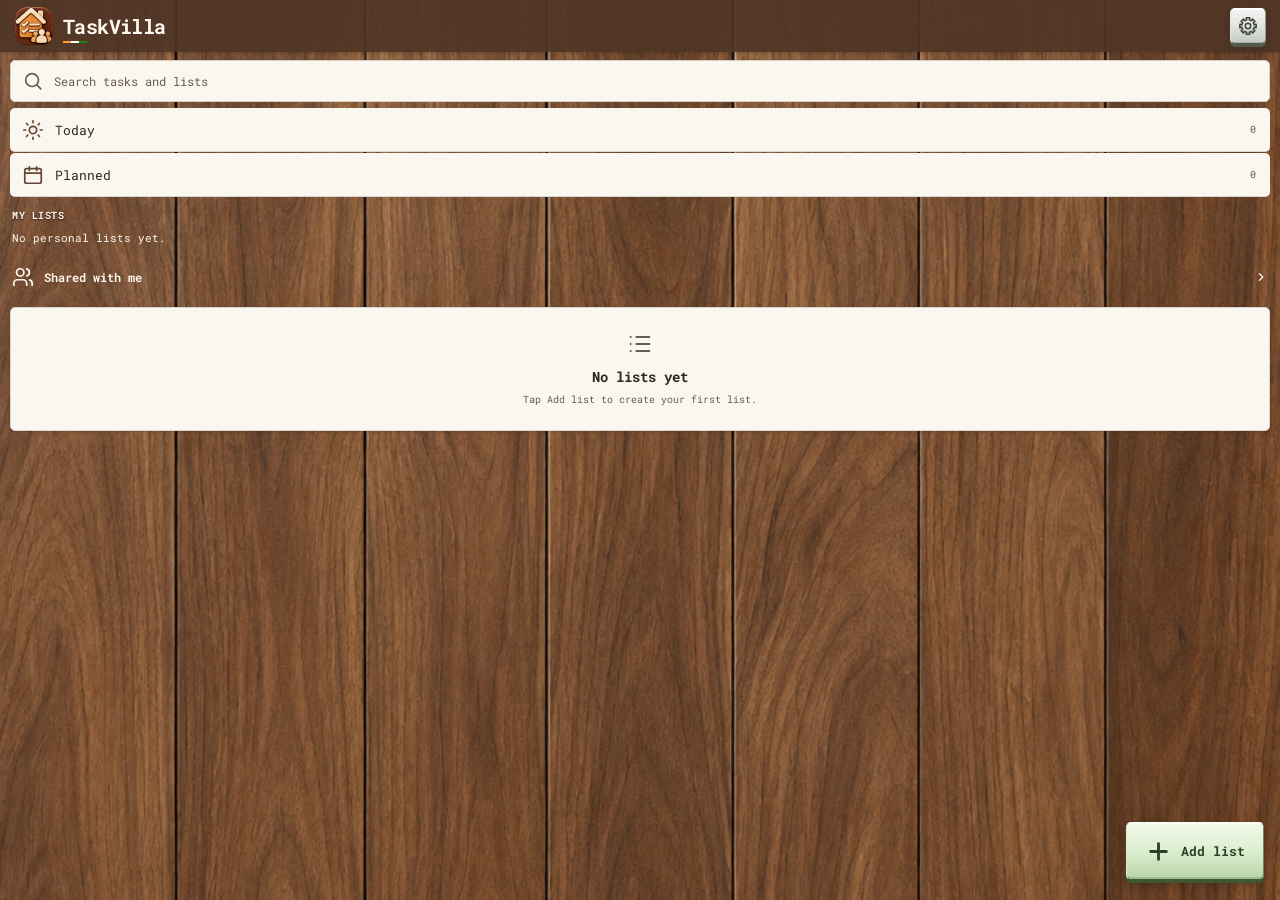
==== web-preview/index.html @ 95e81602 "Publish Android application source and preserved versioned APKs" ====
<!doctype html>
<html lang="en">
<head><meta name="author" content="Aniruddha DuttaChowdhury"><meta name="application-name" content="TaskVilla"><meta name="application-id" content="app.adc.taskvilla"><meta charset="utf-8"><meta name="viewport" content="width=device-width,initial-scale=1"><title>TaskVilla — Mobile UI review</title><link rel="icon" href="assets/taskvilla-icon.png"><link rel="stylesheet" href="styles.css"></head>
<body>
<div id="app"></div>
<script src="assets/emoji-catalogue.js"></script>
<script src="app.js"></script>
</body></html>
---- web-preview/styles.css ----
@font-face{font-family:'Roboto Mono';src:url('assets/fonts/RobotoMono-Variable.ttf') format('truetype');font-style:normal;font-weight:100 700;font-display:swap}
:root{--saffron:#ff9933;--green:#138808;--navy:#000080;--ink:#19251f;--muted:#667269;--line:#e4e9e1;--primary:#a94b00;--white:#fff}
*{box-sizing:border-box}body{margin:0;background:#e9ece7;color:var(--ink);font-family:'Roboto Mono',monospace}button,input,textarea,select{font:inherit}button{cursor:pointer}button,input,textarea,select{outline-offset:3px}button:focus-visible,input:focus-visible,textarea:focus-visible,select:focus-visible{outline:2px solid var(--navy)}button{color:inherit}#app{display:flex;align-items:center;flex-direction:column;padding:18px 0 30px}.preview-tools{display:flex;align-items:center;justify-content:space-between;width:390px;gap:10px;margin-bottom:12px;font-size:10px;color:#526055;letter-spacing:1px}.preview-tools select{max-width:170px;border:1px solid #ccd5c9;padding:7px;border-radius:6px;background:white;font-size:12px;letter-spacing:0}
.device{width:390px;height:844px;border-radius:32px;overflow:hidden;position:relative;background:linear-gradient(180deg,#ff9933 0,#ffb56b 115px,#fff7ed 185px,#fff 310px,#f4f9f2 70%,#e3f0df 100%);box-shadow:0 20px 70px #17351e25;border:1px solid #d0dacd}.status{height:48px;padding:14px 24px 0;display:flex;align-items:flex-start;justify-content:space-between;font-size:12px;color:#17251b}.status span{display:flex;align-items:center;gap:5px}.ic{display:inline-block;width:22px;height:22px;vertical-align:middle;flex-shrink:0}.ic.sm{width:14px;height:14px}.ic.xl{width:42px;height:42px}.mobile-content{height:calc(100% - 48px);overflow:auto;scrollbar-width:none;padding-bottom:40px}.mobile-content::-webkit-scrollbar{display:none}.home-indicator{position:absolute;bottom:10px;left:145px;width:100px;height:4px;border-radius:4px;background:#62746170;pointer-events:none}.mobile-header,.brand-header{display:flex;align-items:center;gap:10px;padding:12px 18px 15px;min-height:68px}.mobile-header h1,.brand-header h1{font-size:23px;font-weight:720;letter-spacing:-.6px;flex:1;margin:0}.icon-btn{width:40px;height:40px;border:0;border-radius:10px;background:transparent;display:flex;justify-content:center;align-items:center}.icon-btn:hover{background:#ffffff65}.icon-spacer{width:20px}.brand-header img{height:36px;width:36px;border-radius:10px}.brand-header{padding:12px 22px 20px}.brand-header h1{font-size:25px}.search-entry{display:flex;align-items:center;gap:10px;margin:0 20px 22px;border:1px solid #fff9;border-radius:10px;background:#ffffffc9;padding:12px;width:350px;text-align:left;font-size:13px;color:#667269}.nav-section,.section-label{display:block;font-size:10px;letter-spacing:1.6px;font-weight:750;color:#667269;margin:19px 22px 9px}.navigation-row{display:flex;align-items:center;gap:12px;background:transparent;border:0;width:100%;text-align:left;padding:11px 22px;font-size:15px;min-height:50px}.navigation-row>span:nth-child(2){flex:1}.navigation-row small{background:#e4ebe0;border-radius:8px;padding:3px 7px;font-size:11px}.navigation-row:hover{background:#fff7ed}.nav-symbol{width:30px;height:30px;display:flex;align-items:center;justify-content:center;color:#a94b00}.nav-symbol.green{color:#138808;background:#e5f1df;border-radius:8px}.mini-members{display:flex}.avatar{width:29px;height:29px;object-fit:cover;border-radius:50%;border:2px solid white;flex-shrink:0}.avatar.sm{width:25px;height:25px}.avatar.lg{width:47px;height:47px}.mini-members .avatar+.avatar{margin-left:-9px}.section-link{margin:17px 20px 8px;width:350px;display:flex;align-items:center;gap:10px;border:0;border-top:1px solid var(--line);padding:20px 0 6px;background:transparent;font-size:14px;font-weight:650}.section-link .ic:last-child{margin-left:auto}.add-list{border:0;background:transparent;display:flex;gap:12px;align-items:center;color:#a94b00;font-weight:650;font-size:14px;padding:17px 24px}.quiet-footer{text-align:center;font-size:11px;color:#667269;margin:24px 0}.list-caption,.context-label{font-size:12px;margin:0 24px 20px;color:#526347}.context-label{margin-bottom:12px}.list-stack{padding:0 14px}.inline-add{display:flex;align-items:center;gap:11px;background:#ffffffea;border:1px solid white;padding:14px 12px;width:100%;text-align:left;border-radius:9px;margin-bottom:10px;font-size:14px;color:#60705f;min-height:49px}.task-row{display:flex;gap:10px;align-items:center;background:#fffffff2;border:1px solid #e0e8dc;border-radius:8px;margin-bottom:5px;min-height:48px;padding:9px 10px}.check{display:flex;align-items:center;justify-content:center;width:22px;height:22px;background:white;border:1.4px solid #839180;border-radius:5px;flex-shrink:0;padding:0}.check.checked{background:#138808;border-color:#138808;color:white}.check .ic{width:17px;height:17px}.task-text{flex:1;min-width:0;text-align:left;background:transparent;border:0;padding:3px 0}.task-text strong{font-size:14px;font-weight:540;line-height:1.3;display:block;overflow-wrap:anywhere}.task-text small{display:flex;align-items:center;gap:4px;font-size:10px;color:#71806a;margin-top:5px}.star{width:32px;height:32px;font-size:27px;border:0;background:transparent;color:#839180;padding:0;flex-shrink:0}.star.on{color:#b36500}.done .task-text strong{text-decoration:line-through;color:#8b9588}.done{background:#f4f8f1db}.completed-heading{border:0;background:#edf5e8b3;border-radius:5px;padding:7px 10px;color:#45603a;font-size:11px;margin:16px 0 8px;display:flex;align-items:center;gap:6px}.list-bottom{display:flex;gap:8px;align-items:center;justify-content:center;border:0;background:transparent;color:#116c08;font-size:12px;margin:22px auto}.empty-message{text-align:center;color:#71836b;padding:85px 20px}.empty-message h2{font-size:20px}.empty-message p{font-size:13px}.detail-sheet{margin:0 18px;padding:0 4px}.detail-field{display:flex;gap:12px;padding:13px 0;border-bottom:1px solid var(--line)}.field-icon{color:#34542b;padding-top:2px;width:24px}.detail-field>div{flex:1;min-width:0}.detail-field label{font-size:12px;color:#526347;display:block;margin:0 0 6px}.detail-field input:not([type=file]),.detail-field select,.detail-field textarea{display:block;width:100%;border:0;background:#ffffff8f;border-radius:5px;padding:7px 4px;color:#19251f;font-size:14px;min-height:32px}.detail-field textarea{resize:vertical;min-height:49px;line-height:1.45}.task-title-edit{display:flex;gap:12px;align-items:center;margin:17px 22px}.task-title-edit input{background:transparent;border:0;width:100%;font-weight:700;font-size:20px;padding:6px 0}.large-input{border:1px solid #d7e0d1;background:#fff;border-radius:8px;padding:13px 12px;width:100%;font-size:16px;margin:8px 0;min-height:47px}.important-option{display:flex;align-items:center;gap:9px;font-size:12px;margin:12px 0}.important-option span{font-size:21px;color:#b36500}input[type=checkbox]{accent-color:#138808;width:20px;height:20px}.file-picker{position:relative;border:1px dashed #a6b59f;padding:10px;border-radius:6px;color:#138808!important;font-size:13px!important;overflow:hidden}.file-picker input{position:absolute;inset:0;opacity:0;width:100%;cursor:pointer}.sticky-action{padding:17px 22px 22px;background:#e8f2e3}.button-primary{border:0;border-radius:9px;background:#a94b00;color:white;font-weight:650;font-size:14px;min-height:47px;padding:13px 15px;display:flex;justify-content:center;align-items:center;gap:9px;width:100%;margin:10px 0}.delete-task{display:flex;gap:10px;align-items:center;border:0;background:transparent;color:#ae3124;padding:18px 0;font-size:13px}.page-intro{font-size:13px;line-height:1.6;color:#65735e;margin:0 24px 22px}.detail-sheet .page-intro{margin:0 0 20px}.notice-card{display:flex;align-items:flex-start;gap:12px;background:#f0f7eb;border:1px solid #d5e7cb;margin:19px 20px;border-radius:10px;padding:14px;color:#2c5320}.notice-card p{margin:0;font-size:12px;line-height:1.6}.detail-sheet .notice-card{margin:20px 0}.helper{font-size:11px;color:#65735e;line-height:1.7;margin:14px 0}.colour-options{display:flex;gap:18px;padding:14px 0 20px}.colour{height:29px;width:29px;border:2px solid white;border-radius:50%}.colour.saffron{background:#ff9933}.colour.green{background:#138808}.colour.navy{background:#000080}.colour.selected{outline:2px solid #a94b00;outline-offset:3px}.detail-sheet .section-label{margin:22px 0 10px}.icon-options{display:grid;grid-template-columns:repeat(4,1fr);gap:9px;margin:12px 0 27px}.icon-options button{border:1px solid #dfe7da;background:#f5f8f1;border-radius:10px;padding:13px;color:#34542b}.icon-options .selected{border-color:#a94b00;background:#fff0db;color:#a94b00}.share-switch{display:flex;align-items:center;gap:10px;border-top:1px solid var(--line);border-bottom:1px solid var(--line);padding:18px 0;font-size:14px}.share-switch input{margin-left:auto}.feature-symbol{color:#138808;margin:30px 0 17px}.detail-sheet h2{font-size:24px;letter-spacing:-.7px}.invite-code{padding:21px;background:#fff2e2;border-radius:10px;border:1px solid #edd8ba;margin-bottom:22px}.invite-code small{font-size:10px;letter-spacing:1px;color:#855a2d}.invite-code strong{display:block;color:#000080;font-size:29px;letter-spacing:4px;margin-top:12px}.plain-action,.plain-row{display:flex;align-items:center;gap:10px;justify-content:space-between;width:100%;background:transparent;border:0;border-bottom:1px solid var(--line);padding:17px 0;font-size:13px}.plain-row strong{margin-left:auto;font-size:12px;color:#138808}.member-entry{display:flex;align-items:center;gap:12px;padding:18px 0;border-bottom:1px solid var(--line)}.member-entry strong{font-size:13px;flex:1;font-weight:600}.member-entry small{color:#667269;font-size:11px}.member-entry>div small{display:block;margin-top:5px}.member-entry .avatar{width:38px;height:38px}.onboarding{padding:25px 26px}.onboarding>img:first-child{width:47px;height:47px}.onboarding h1{font-size:37px;line-height:1.15;letter-spacing:-1.2px}.onboarding p{font-size:14px;line-height:1.6;color:#4b6043}.onboarding .hero-art{width:100%;height:245px;object-fit:contain;margin:5px 0}.onboarding h2{font-size:21px}.signin-logo{width:54px;height:54px;margin:30px 0 12px}.toast{position:fixed;bottom:35px;max-width:350px;background:#24451b;color:white;padding:14px 20px;border-radius:10px;z-index:10;font-size:13px}
body.capture{width:390px;height:844px;overflow:hidden;background:white}.capture #app{padding:0}.capture .device{border:0;border-radius:0;box-shadow:none}
@media(max-width:430px){body{background:white}#app{padding:0}.preview-tools{width:100%;padding:8px 10px;margin:0;background:#f4f7f0}.device{width:100vw;height:calc(100dvh - 47px);min-height:650px;border-radius:0;border:0;box-shadow:none}.search-entry,.section-link{width:calc(100% - 40px)}.home-indicator{left:calc(50% - 50px)}}

.sticky-action{position:absolute;bottom:20px;left:0;right:0;padding:8px 22px;background:#e8f2e3f5;z-index:5;border-top:1px solid #dce8d6}.inner-screen:has(.sticky-action) .mobile-content{padding-bottom:130px}.list-screen .mobile-header h1{color:var(--list-accent)}.detail-field{padding:11px 0}

.join-list-button{display:flex;align-items:center;gap:10px;width:calc(100% - 40px);margin:18px 20px 5px;padding:13px;border:1px solid #b6cdb0;border-radius:9px;background:#f0f8eb;color:#116c08;font-size:13px;font-weight:650;text-align:left}.sample-invitation-link{display:flex;align-items:center;gap:6px;margin:3px 22px 12px;padding:8px 0;background:transparent;border:0;font-size:11px;color:#64765b}.pending-list-row{display:flex;gap:12px;align-items:center;width:calc(100% - 40px);margin:10px 20px;padding:14px;border:1px solid #edcd9c;background:#fff3e2;border-radius:9px;text-align:left;color:#875015}.pending-list-row span{flex:1;font-size:14px}.pending-list-row small{display:block;margin-top:4px;font-size:11px}.code-input{letter-spacing:4px;font-size:23px;text-transform:uppercase}.field-error{font-size:12px;color:#a52d21;line-height:1.5;min-height:18px;margin:5px 0}.invitation-card{border:1px solid #d9e5d2;border-radius:12px;background:#ffffffa6;padding:18px;margin:17px 0}.invitation-card .feature-symbol{margin:0;color:#138808}.invitation-card h2{margin:14px 0 18px}.invitation-owner{display:flex;gap:10px;align-items:center}.invitation-owner strong{display:block;font-size:13px}.invitation-owner small{display:block;font-size:11px;color:#667269;margin-top:4px}.permission-summary{display:flex;gap:10px;border-top:1px solid #e0e9db;padding-top:15px;margin-top:18px;color:#34582b}.permission-summary strong{font-size:12px}.permission-summary p{font-size:12px;line-height:1.6;margin:6px 0 0}.status-badge{width:76px;height:76px;display:flex;justify-content:center;align-items:center;border-radius:50%;margin:28px 0 23px}.status-badge.pending{background:#fff0d5;color:#945700}.status-badge.approved{background:#dcefd3;color:#138808}.status-badge.unavailable{background:#f7e5dd;color:#a94722}.request-summary{border:1px solid #dbe4d5;border-radius:10px;padding:18px;background:#ffffffad}.request-summary>strong{display:block;margin-bottom:15px}.request-summary span{display:flex;justify-content:space-between;font-size:12px;padding:9px 0;color:#65735e}.request-summary b{color:#34582b;font-weight:600}.simulate-button{border:1px solid #aebca7;background:white;border-radius:6px;padding:6px;font-size:10px;color:#34582b;letter-spacing:0}.preview-tools:has(.simulate-button){flex-wrap:wrap}.sticky-action .plain-action{justify-content:center;border:0;padding:8px;color:#65735e}

.mobile-header h1{font-size:20px;min-width:0;overflow-wrap:anywhere}.detail-sheet h2{font-size:22px}.status-badge+h2{font-size:21px}.plain-row strong{font-size:11px}.member-entry strong{min-width:0;overflow-wrap:anywhere}.preview-tools{letter-spacing:0}.onboarding h1{font-size:33px}

/* Installed Android review build uses the real system status/navigation bars. */
body{background:#fff}#app{padding:0;display:block}.device{width:100vw;height:100dvh;min-height:0;border-radius:0;border:0;box-shadow:none}.device .status,.home-indicator{display:none}.mobile-content{height:100%;padding-bottom:25px}.sticky-action{bottom:0}.preview-tools{display:none}.inner-screen:has(.sticky-action) .mobile-content{padding-bottom:150px}.mobile-header{padding-top:14px}.notice-card p{overflow-wrap:anywhere}

/* taskvilla 0.2: compact mobile rhythm; keep practical touch targets. */
.brand-header{padding:8px 16px 10px;gap:9px;min-height:54px}.brand-header h1{font-size:22px}.brand-header img{width:30px;height:30px}.mobile-header{padding:7px 12px 8px;min-height:54px;gap:7px}.mobile-header h1{font-size:18px}.icon-btn{width:40px;height:40px}.search-entry{margin:0 16px 10px;padding:9px 11px;width:calc(100% - 32px);font-size:12px;min-height:42px}.nav-section{margin:12px 18px 5px;font-size:9px;letter-spacing:1px}.navigation-row{padding:7px 16px;gap:9px;min-height:44px;font-size:13px}.nav-symbol{width:27px;height:27px}.navigation-row small{font-size:10px;padding:2px 5px}.section-link{margin:10px 16px 3px;padding:13px 0 5px;width:calc(100% - 32px);font-size:12px}.mobile-content{padding-bottom:24px}.navigation-screen .mobile-content,.shared-lists-screen .mobile-content{padding-bottom:100px}.create-list-fab{position:absolute;bottom:22px;right:18px;z-index:8;width:56px;height:56px;display:flex;align-items:center;justify-content:center;border:0;border-radius:18px;background:#138808;color:white;box-shadow:0 5px 15px #183d2840}.create-list-fab .ic{width:27px;height:27px}.empty-inline{margin:7px 19px;font-size:11px;color:#697663}.first-run-empty{text-align:center;padding:24px 28px;color:#596e4c}.first-run-empty>.ic{width:33px;height:33px;color:#138808}.first-run-empty h2{font-size:15px;line-height:1.5;margin:12px 0 6px}.first-run-empty p{font-size:11px;line-height:1.6;margin:0}.local-owner{display:flex;align-items:center;justify-content:center;width:30px;height:30px;border-radius:50%;background:#e7f2e0;color:#138808}.list-caption,.context-label{font-size:10px;margin:0 18px 10px}.list-stack{padding:0 10px}.inline-add{min-height:44px;padding:10px;font-size:12px;margin-bottom:6px}.task-row{min-height:44px;padding:7px 9px;gap:8px;margin-bottom:3px;border-radius:7px}.task-text strong{font-size:12px}.task-text small{font-size:9px;margin-top:3px}.star{font-size:24px;width:32px;height:32px}.detail-sheet{margin:0 14px;padding:0 3px}.detail-field{padding:8px 0;gap:9px}.detail-field label{font-size:10px;margin-bottom:3px}.detail-field input:not([type=file]),.detail-field select,.detail-field textarea{font-size:12px;padding:5px 3px;min-height:32px}.detail-field textarea{min-height:40px}.task-title-edit{margin:10px 17px;gap:9px}.task-title-edit input{font-size:17px;padding:4px 0}.large-input{font-size:13px;padding:10px;min-height:42px;margin:5px 0}.important-option{font-size:11px;margin:7px 0}.button-primary{min-height:44px;padding:10px 12px;font-size:12px;margin:6px 0}.sticky-action{padding:6px 16px}.inner-screen:has(.sticky-action) .mobile-content{padding-bottom:100px}.detail-sheet h2{font-size:18px;margin:14px 0 10px}.page-intro{font-size:11px;line-height:1.5;margin:0 18px 14px}.helper{font-size:10px;line-height:1.6;margin:10px 0}.detail-sheet .section-label{margin:13px 0 6px;font-size:9px;letter-spacing:1px}.colour-options{padding:10px 0 12px;gap:16px}.icon-options{gap:7px;margin:9px 0 15px}.icon-options button{padding:10px}.share-switch{padding:12px 0;font-size:12px}.plain-action,.plain-row{padding:12px 0;font-size:12px}.notice-card{margin:14px 16px;padding:11px;gap:9px}.notice-card p{font-size:10px;line-height:1.6}.detail-sheet .notice-card{margin:13px 0}.member-entry{padding:12px 0;gap:9px}.member-entry strong{font-size:12px}.member-entry small{font-size:10px}.feature-symbol{margin:16px 0 12px}.empty-message{padding:35px 18px}.empty-message h2{font-size:16px}.empty-message p{font-size:11px;line-height:1.6}.join-list-button{margin:12px 16px;width:calc(100% - 32px);padding:11px;font-size:11px}.file-picker{padding:8px;font-size:11px!important}.delete-task{padding:13px 0;font-size:12px}.completed-heading{margin:10px 0 5px}.onboarding{padding:17px 20px}.onboarding h1{font-size:28px}.onboarding p{font-size:12px}.onboarding .hero-art{height:190px}.signin-logo{margin:15px 0 8px}

.appearance-choice{display:flex;align-items:center;gap:12px;width:100%;padding:10px 12px;background:#fff9;border:1px solid #dce5d7;border-radius:9px;text-align:left;min-height:48px;font-size:12px}.appearance-choice .choice-text{flex:1}.appearance-choice small{display:block;font-size:10px;color:#62715b;margin-top:3px}.appearance-icon{width:31px;display:flex;align-items:center;justify-content:center}.list-emoji{font-family:'Noto Color Emoji','Segoe UI Emoji',sans-serif;font-size:23px;line-height:1.2;display:inline-block}.appearance-icon .list-emoji{font-size:28px}.appearance-swatch{width:26px;height:26px;border:1px solid #0002;border-radius:8px;flex-shrink:0}.palette-overlay{position:absolute;inset:0;background:#14220f66;z-index:30;display:flex;align-items:flex-end;padding:8px}.palette-dialog{width:100%;max-height:calc(100% - 12px);display:flex;flex-direction:column;background:#f9fcf7;border-radius:18px;padding:12px;box-shadow:0 8px 35px #17271340;overflow:auto}.palette-header{display:flex;align-items:center;gap:8px}.palette-header h2{flex:1;font-size:15px;margin:0;letter-spacing:-.5px}.palette-header .icon-btn{font-size:26px;flex-shrink:0}.emoji-scroll{overflow:auto;min-height:90px;max-height:330px;flex:1}.emoji-scroll h3{font-size:10px;margin:12px 1px 6px;color:#607453}.emoji-grid{display:grid;grid-template-columns:repeat(6,1fr);gap:3px}.emoji-choice{font-family:'Noto Color Emoji','Segoe UI Emoji',sans-serif;border:1px solid #e2e9dc;background:#fff;border-radius:8px;min-width:0;min-height:44px;font-size:25px;padding:4px}.keyboard-emoji{border-top:1px solid #dfe9d8;margin-top:10px;padding-top:9px}.keyboard-emoji label{font-size:10px;color:#607453}.keyboard-emoji>div{display:flex;gap:6px;align-items:center}.keyboard-emoji input{font-family:'Roboto Mono','Noto Color Emoji',monospace;min-width:0;font-size:11px}.picker-use{border:0;background:#138808;color:white;padding:9px;border-radius:7px;font-size:11px;min-height:42px}.keyboard-emoji small{color:#ae3424;font-size:10px}.colour-grid{display:grid;grid-template-columns:repeat(6,1fr);gap:6px;padding:10px 0 14px}.palette-swatch{width:100%;aspect-ratio:1;min-height:42px;border:1px solid #0002;border-radius:9px}.palette-swatch:focus-visible{outline:3px solid #000080}.custom-colour{display:flex;align-items:center;gap:8px;padding:10px 0;border-top:1px solid #dfe9d8}.colour-preview{width:30px;height:30px;border-radius:7px;border:1px solid #0002;flex-shrink:0}.custom-colour label{font-size:10px;flex:1}.custom-colour input{width:95px;padding:9px 6px;border:1px solid #cfddc5;border-radius:7px;font-size:12px;background:white}.colour-slider{display:flex;align-items:center;gap:8px;font-size:10px;margin:8px 0}.colour-slider input{flex:1;min-width:0;accent-color:#138808}.colour-slider output{width:25px;text-align:right}.nav-symbol.list-custom-symbol{background:var(--badge-colour);border:1px solid var(--badge-border);border-radius:8px}.list-screen .mobile-header{border-bottom:3px solid var(--list-colour)}.brand-header img{object-fit:contain;border-radius:7px}.onboarding>img:first-child,.signin-logo{object-fit:contain}
/* taskvilla 0.4: compact Wunderlist rhythm, wood and quiet paper surfaces. */
:root{--ink:#30251f;--muted:#6b5a4e;--line:#d8cfc4;--primary:#654633}
.device{background:#805738 url('assets/taskvilla-wood.png') center/cover;color:#fff8ef}
.mobile-header,.brand-header{background:#503526e8;color:#fff8ef;min-height:50px;padding:5px 10px;box-shadow:0 1px 3px #24140c35}
.brand-header{position:relative;padding:6px 14px}.brand-header:after{content:'';position:absolute;left:54px;bottom:6px;width:24px;height:2px;background:linear-gradient(90deg,#ff9933 0 33%,#fff 33% 66%,#138808 66%)}
.brand-header h1{font-size:20px}.mobile-header h1{font-size:16px}.brand-header img{width:30px;height:30px}.icon-btn:hover{background:#ffffff18}
.search-entry{margin:8px 10px 6px;width:calc(100% - 20px);min-height:40px;border-radius:3px;border:1px solid #d8cfc4;background:#faf7f1;color:#6b5a4e}
.navigation-row{background:#faf7f1;color:#30251f;margin:0 10px;width:calc(100% - 20px);border-bottom:1px solid #ded6cc;min-height:44px;padding:6px 9px;gap:9px}
.navigation-row:hover{background:#eee7dc}.navigation-row small{background:transparent;color:#6b5a4e}.navigation-row .local-badge{font-size:9px;border:1px solid #d5cabc;border-radius:3px}.nav-symbol{color:#654633}.nav-symbol.list-custom-symbol{border-radius:3px}
.nav-section{font-size:10px;color:#fff8ef;text-shadow:0 1px 2px #321e13;margin:12px 12px 5px;letter-spacing:.5px}
.section-link{margin:10px 10px 0;width:calc(100% - 20px);padding:9px 2px 6px;min-height:40px;border:0;color:#fff8ef}
.empty-inline{font-size:11px;color:#fff8ef;margin:8px 12px}.first-run-empty{margin:16px 10px;padding:16px 12px;background:#503526db;color:#fff8ef;border-radius:3px}.first-run-empty>.ic{color:inherit;width:26px;height:26px}.first-run-empty h2{margin:7px 0 4px;font-size:13px}.first-run-empty p{font-size:10px}
.create-list-fab{border-radius:50%;background:#503526;border:1px solid #a88c76;color:#fff8ef;width:54px;height:54px;bottom:18px;right:16px}
.inner-screen .detail-sheet{margin:8px 10px;background:#faf7f1;color:#30251f;padding:8px 10px;border-radius:3px;box-shadow:0 1px 3px #24140c35}
.detail-sheet h2{font-size:16px}.context-label,.list-caption{color:inherit;margin:7px 12px 8px;font-size:10px}.detail-field{padding:7px 0;gap:8px}.detail-field label,.field-icon,.helper,.page-intro,.plain-row strong,.member-entry small{color:#6b5a4e}.detail-field input:not([type=file]),.detail-field select,.detail-field textarea{background:#fffdf8;color:#30251f;border-radius:2px}.detail-field textarea{min-height:34px}
.large-input{border-radius:3px;background:#fffdf8;border-color:#d8cfc4;color:#30251f;min-height:40px;font-size:12px}.appearance-choice{border-radius:3px;background:#fffdf8;border-color:#d8cfc4;padding:8px;min-height:44px;margin-bottom:5px}.appearance-choice small{color:#6b5a4e}
.sticky-action{background:#503526f5;border-color:#83634c;padding:5px 10px}.button-primary{background:#654633;color:#fff8ef;border:1px solid #9a7c67;border-radius:3px;min-height:44px;margin:0}.picker-use{background:#654633;color:#fff8ef}.share-switch input,input[type=checkbox],.colour-slider input{accent-color:#654633}
.notice-card{background:#eee8de;border-color:#d8cfc4;color:#4e3b2c;border-radius:3px;padding:9px}.notice-card p{font-size:10px}.local-owner{background:#e6dace;color:#654633}.join-list-button{background:#faf7f1;border-color:#d8cfc4;color:#30251f;border-radius:3px}.feature-symbol{color:#654633}.file-picker{color:#654633!important;border-color:#b3a492;border-radius:3px}
.empty-message{margin:8px 10px;padding:22px 12px;background:#503526db;color:#fff8ef;border-radius:3px}.empty-message h2{margin:9px 0 6px;font-size:14px}.empty-message .ic{width:28px;height:28px}.empty-message p{font-size:10px;margin:0}.detail-sheet .empty-message{margin:0;background:transparent;color:#6b5a4e}
.task-title-edit{margin:8px 10px;padding:9px 10px;border-radius:3px;background:#faf7f1;color:#30251f}.task-title-edit input{font-size:15px}.toast{background:#30251f;color:#fff8ef;border-radius:3px;font-size:11px}
.palette-dialog{background:#faf7f1;color:#30251f;border-radius:10px}.palette-dialog .helper,.palette-dialog h3,.keyboard-emoji label{color:#6b5a4e}.palette-dialog .large-input{color:#30251f;background:#fffdf8}.palette-swatch:focus-visible{outline-color:#654633}
/* List colour belongs to the banner only. */
.list-themed .mobile-header{background:var(--list-colour);color:var(--list-foreground);border-bottom:0;box-shadow:0 1px 3px #24140c35}
.list-themed .mobile-header h1{color:var(--list-foreground)}
.banner-list-icon{display:flex;align-items:center;justify-content:center;flex-shrink:0;width:27px}.banner-list-icon .list-emoji{font-size:24px}
.list-screen .mobile-content{padding-bottom:100px}.list-stack{padding:0 10px}.task-row{background:#faf7f1;color:#30251f;border:1px solid #ded6cc;border-radius:3px;min-height:44px;padding:5px 8px;margin-bottom:2px}.task-text small{color:#6b5a4e}.star{color:#8c7d6e}.star.on{color:#865500}.check{background:#fffdf8;border-color:#9c8f80;border-radius:3px}.check.checked{background:#654633;border-color:#654633;color:#fff8ef}.done{background:#eee8de}.done .task-text strong{color:#6b5a4e}
.context-label,.list-caption{color:#fff8ef;background:#503526d9;margin:6px 10px;padding:5px 8px;border-radius:3px;font-size:10px}
.completed-heading{background:#faf7f1;color:#6b5a4e;border-radius:3px;min-height:36px;margin:8px 0 4px}.section-label{color:#6b5a4e}
.floating-add{width:auto;min-width:132px;height:58px;border-radius:29px;padding:0 18px;gap:9px;background:#fff8ef;color:#503526;border:2px solid #503526;box-shadow:0 4px 15px #24140c66;display:flex;font-weight:700;font-size:13px}.floating-add .ic{width:27px;height:27px;stroke-width:2.5}
.empty-message{max-width:none;margin:12px 10px;padding:22px 14px;background:#faf7f1;color:#6b5a4e;border:1px solid #ded6cc;box-shadow:0 1px 3px #24140c35}.empty-message h2{color:#30251f}.empty-message p{line-height:1.6}.list-stack .empty-message{margin:8px 0}
.sticky-action .button-primary{background:#654633;color:#fff8ef;border:1px solid #9a7c67;border-radius:3px;min-height:44px;font-size:12px;font-weight:650;padding:10px 12px}
.email-entry{display:flex;gap:7px;align-items:center}.email-entry input{flex:1;min-width:0}.email-add{min-width:44px;height:42px;background:#654633;color:#fff8ef;border:0;border-radius:3px}.pending-email{display:flex;align-items:center;gap:8px;padding:8px 0;border-bottom:1px solid #ded6cc;font-size:11px}.pending-email>span{flex:1;min-width:0;overflow-wrap:anywhere}.pending-email small{display:block;font-size:9px;color:#6b5a4e;margin-top:3px}.pending-email .icon-btn{font-size:23px}.invitees-section .field-error{font-size:10px;min-height:0;margin:3px 0}

.list-themed .mobile-header .star{color:var(--list-foreground)}


/* v0.7: five-pixel boxes, flat list items and bevels only on action buttons. */
.navigation-row,.task-row,.detail-sheet,.task-title-edit,.empty-message,.notice-card,.search-entry,.large-input,.appearance-choice,.file-picker,.join-list-button,.context-label,.palette-dialog,.emoji-choice,.palette-swatch,.custom-colour input,.colour-preview,.appearance-swatch,.check,.confirm-dialog{border-radius:5px}
.detail-field input:not([type=file]),.detail-field select,.detail-field textarea{border-radius:5px}
.navigation-row,.task-row,.task-text,.appearance-choice,.search-entry,.section-link,.plain-action,.completed-heading,.join-list-button,.delete-task{background-image:none;box-shadow:none}
.navigation-row{border:0;border-bottom:1px solid #ded6cc}.list-stack{padding-top:8px}
.button-primary,.sticky-action .button-primary,.email-add,.picker-use,.icon-btn{border-radius:5px;background-image:linear-gradient(to bottom,rgba(255,255,255,.22),rgba(255,255,255,.04) 48%,rgba(0,0,0,.12));box-shadow:inset 0 1px 0 rgba(255,255,255,.5),inset 0 -1px 0 rgba(0,0,0,.2),0 2px 3px rgba(36,20,12,.28);border-top:1px solid rgba(255,255,255,.45);border-left:1px solid rgba(255,255,255,.25);border-right:1px solid rgba(36,20,12,.35);border-bottom:1px solid rgba(36,20,12,.5)}
.floating-add{border-radius:5px;background-image:linear-gradient(to bottom,#fffdf8,#f8ede0 48%,#ddc7b0);border-top-color:#fffdf8;border-left-color:#f1e0cc;border-right-color:#6e513d;border-bottom-color:#503526;box-shadow:inset 0 2px 0 #ffffffcc,inset 0 -2px 0 #84654b55,0 5px 10px #24140c66}
.button-primary:active,.email-add:active,.picker-use:active,.icon-btn:active,.floating-add:active{box-shadow:inset 0 2px 4px #24140c55,0 1px 1px #24140c33;transform:translateY(1px)}
button:focus-visible{outline:2px solid #b89168;outline-offset:2px}
.star{display:flex;align-items:center;justify-content:center;line-height:1;margin:0;padding:0}.star .ic{width:23px;height:23px;display:block}.star.on .ic{fill:currentColor}.mobile-header>.star{width:40px;height:40px;align-self:center}.task-row>.star{align-self:center}
.row-share-marker{display:flex;align-items:center;justify-content:center;color:#654633;flex-shrink:0}.row-share-marker .ic{width:18px;height:18px}
.confirm-overlay{position:absolute;inset:0;background:#24140c88;z-index:40;display:flex;align-items:center;justify-content:center;padding:18px}.confirm-dialog{background:#faf7f1;color:#30251f;width:100%;max-width:350px;padding:18px;box-shadow:0 8px 30px #24140c66}.confirm-dialog h2{font-size:16px;margin:0 0 10px}.confirm-dialog p{font-size:12px;line-height:1.6;margin:0 0 16px;overflow-wrap:anywhere}.confirm-actions{display:flex;gap:10px}.confirm-actions button{flex:1}.danger-action{background-color:#873c2a!important;color:#fff8ef}

.header-actions{display:flex;align-items:center;gap:4px;flex-shrink:0}.header-actions .star{width:40px;height:40px}.delete-list,.delete-task.button-primary{margin:12px 0 4px;justify-content:center;min-height:44px}.list-themed .header-actions .star{color:var(--list-foreground)}

.nav-symbol.list-custom-symbol,.invitation-card,.request-summary,.invite-code,.pending-list-row{border-radius:5px}

/* v0.8: reference-inspired list affordance, draggable order and visible validation. */
.enter-list-icon{display:flex;align-items:center;justify-content:center;width:25px;color:#654633;flex-shrink:0}.enter-list-icon .ic{width:22px;height:22px}
.drag-handle{display:flex;align-items:center;justify-content:center;flex-shrink:0;width:22px;height:32px;padding:0;border:0;background:transparent;color:#8c7d6e;touch-action:none;user-select:none;cursor:grab;box-shadow:none}.drag-handle .ic{width:16px;height:20px}.task-row.dragging{outline:2px solid #b89168;box-shadow:0 3px 8px #24140c44;opacity:.85}.task-row{touch-action:pan-y}.drag-handle:active{cursor:grabbing}
.button-primary,.sticky-action .button-primary,.floating-add{background-color:#fff8ef;background-image:linear-gradient(to bottom,#fffdf8,#f8ede0 48%,#ddc7b0);color:#503526;border:1px solid;border-color:#fffdf8 #76543b #382215 #f1e0cc;box-shadow:inset 0 1px 0 #ffffffcc,inset 0 -2px 0 #84654b66,0 3px 0 #382215,0 5px 8px #24140c55;min-height:44px;border-radius:5px}
.danger-action{background-color:#873c2a!important;background-image:linear-gradient(to bottom,#a45a45,#873c2a)!important;color:#fff8ef!important;border-color:#c38f7a #622716 #482012 #b9755f!important}
.sticky-action{padding:6px 10px 11px}.floating-add{bottom:20px}
.field-invalid,.field-invalid:focus{border:2px solid #b3261e!important;outline:none!important;box-shadow:0 0 0 1px #b3261e33!important}.task-title-edit:has(.field-invalid){border:1px solid #b3261e}.field-invalid::placeholder{color:#9b2922}
.refresh-indicator{position:absolute;top:56px;left:50%;transform:translateX(-50%);z-index:25;min-width:160px;padding:10px 12px;border:1px solid #b7a28e;border-radius:5px;background:#faf7f1;color:#503526;font-size:11px;text-align:center;box-shadow:0 2px 8px #24140c44;pointer-events:none}.mobile-content{overscroll-behavior-y:contain}

/* v0.9: subtle item separation, colour counts and visible mobile gestures. */
.navigation-row{margin-bottom:1px}.task-row{margin-bottom:4px}
.navigation-row .list-count-badge{display:flex;align-items:center;justify-content:center;min-width:30px;height:30px;padding:0 6px;border-radius:5px;border:1px solid #0002;font-size:11px;font-weight:700;flex-shrink:0;margin-left:auto}
.toast{left:50%;top:50%;bottom:auto;transform:translate(-50%,-50%);text-align:center;width:max-content;max-width:calc(100vw - 36px);box-shadow:0 4px 16px #24140c55}
.button-primary,.sticky-action .button-primary,.floating-add,.email-add{background-color:#d9edcc;background-image:linear-gradient(to bottom,#f1fae9,#deefd2 48%,#b9d4a8);color:#294122;border-color:#f4ffed #6e8b58 #3e5730 #dbeccd;box-shadow:inset 0 1px 0 #ffffffcc,inset 0 -2px 0 #65844b55,0 3px 0 #3e5730,0 5px 8px #24140c55}
.danger-action{background-color:#f4ceca!important;background-image:linear-gradient(to bottom,#fff0ee,#f7dad5 48%,#e4aaa2)!important;color:#742c24!important;border-color:#fff5f3 #a9665f #7e3f37 #f3d4d0!important;box-shadow:inset 0 1px 0 #ffffffcc,inset 0 -2px 0 #a6635955,0 3px 0 #7e3f37,0 5px 8px #24140c55}
.brand-header .icon-btn{background-color:#e8dbca;background-image:linear-gradient(#fff5e8,#cfb89e);color:#503526;border:1px solid;border-color:#fff6eb #a88464 #382215 #e9d5bd;box-shadow:inset 0 1px 0 #fff9,0 3px 0 #382215,0 5px 8px #24140c66;margin-bottom:4px;flex-shrink:0}
.settings-screen .mobile-content{display:flex;flex-direction:column}.author-credit{margin-top:auto;padding:24px 18px 18px;text-align:center;color:#fff6e9;display:flex;flex-direction:column;align-items:center;gap:6px}.author-label{font-size:10px;letter-spacing:1px;text-transform:uppercase;opacity:.85}.author-credit strong{font-size:12px;font-weight:600}.author-link{display:inline-flex;gap:6px;align-items:center;justify-content:center;color:#fff6e9;font-size:11px;text-underline-offset:3px;min-height:36px}.author-link .ic{width:14px;height:14px}
.task-row.dragging{visibility:hidden;opacity:1;outline:none;box-shadow:none}.task-drag-preview{position:fixed;z-index:100;pointer-events:none;touch-action:none;margin:0;opacity:1;background:#fffaf2;border:1px solid #b89168;box-shadow:0 8px 18px #24140c66;transform:scale(1.025);transform-origin:center;transition:box-shadow 150ms;will-change:top,left}.task-drag-preview.dropping{transition:top 180ms ease-out,left 180ms ease-out,transform 180ms ease-out,opacity 180ms ease-out}
.refresh-indicator{opacity:0;transform:translate(-50%,calc(-12px + var(--pull-offset,0px)));transition:opacity 220ms ease,transform 280ms cubic-bezier(.2,.8,.3,1.15);will-change:transform,opacity}.refresh-indicator.shown{opacity:1;transform:translate(-50%,var(--pull-offset,0px))}.refresh-indicator.leaving{opacity:0;transform:translate(-50%,-15px)}.refresh-indicator.bounce{animation:refresh-bounce 420ms ease-out}@keyframes refresh-bounce{0%,100%{scale:1}45%{scale:1.045}72%{scale:.985}}
@media(prefers-reduced-motion:reduce){.refresh-indicator,.task-drag-preview.dropping{transition:none}.refresh-indicator.bounce{animation:none}}

/* v0.10: persisted wall themes, neutral controls and bottom-centred status. */
.device[data-theme="stone"]{background-image:linear-gradient(#0002,#0002),url('assets/taskvilla-stone.png');background-size:auto,447px 447px;background-repeat:repeat}
.device[data-theme="brick"]{background-image:linear-gradient(#0002,#0002),url('assets/taskvilla-brick.png');background-size:auto,274.5px 418.5px;background-repeat:repeat}
.device[data-theme="stone"] .brand-header,.device[data-theme="stone"] .mobile-header,.device[data-theme="brick"] .brand-header,.device[data-theme="brick"] .mobile-header{background:var(--theme-chrome)}
.device.list-themed .mobile-header{background:var(--list-colour);color:var(--list-foreground)}
.toast{top:auto;bottom:calc(22px + env(safe-area-inset-bottom,0px));left:50%;transform:translateX(-50%)}
.mobile-header .icon-btn[aria-label="Back"],.brand-header .icon-btn[data-go="settings"],.confirm-actions [data-confirm="cancel"]{background-color:#e0e2df;background-image:linear-gradient(#f5f6f3,#e2e4e0 48%,#c3c7c1);color:#3e443c;border:1px solid;border-color:#fff #959c92 #535b50 #e4e8e1;box-shadow:inset 0 1px 0 #ffffffcc,inset 0 -1px 0 #737c6c55,0 3px 0 #535b50,0 5px 8px #24140c44}
.list-themed .mobile-header .icon-btn[aria-label="Back"]{color:#3e443c}
.theme-section{padding:8px 0 12px;border-bottom:1px solid var(--line)}.theme-options{display:flex;gap:7px}.theme-choice{position:relative;flex:1;min-width:0;border:1px solid #b5afa6;border-radius:5px;padding:5px;background:#faf7f1;color:#30251f;font-size:10px;box-shadow:none}.theme-choice.selected{border:2px solid #65844b;padding:4px}.theme-choice>.ic{position:absolute;right:7px;top:8px;background:#eef5e6;color:#294122;border-radius:3px}.theme-preview{display:block;height:46px;border-radius:3px;margin-bottom:5px;background-size:110px}.theme-wood{background-image:url('assets/taskvilla-wood.png')}.theme-stone{background-image:url('assets/taskvilla-stone.png')}.theme-brick{background-image:url('assets/taskvilla-brick.png')}
.author-symbol{display:flex;align-items:center;justify-content:center;width:42px;height:38px;background:#2b2946;border-radius:5px;color:#28dd7a;box-shadow:inset 0 4px 0 #474371}.author-symbol .ic{width:27px;height:27px}

.author-credit{background:#302b26eb;border-radius:5px;margin-left:10px;margin-right:10px;margin-bottom:8px;padding:16px 10px 10px}

.theme-stone,.theme-brick{background-size:cover;background-position:center}.smart-navigation .navigation-row small{margin-left:auto}

.list-menu-overlay{position:absolute;inset:0;z-index:35;background:#24140c22}.list-menu{position:absolute;right:10px;top:52px;min-width:170px;background:#faf7f1;border:1px solid #c7b8a6;border-radius:5px;box-shadow:0 5px 18px #24140c66;padding:4px}.list-menu button{display:flex;align-items:center;gap:10px;width:100%;min-height:44px;padding:10px 12px;text-align:left;background:transparent;color:#30251f;border:0;border-bottom:1px solid #ded6cc;font-size:12px;border-radius:0;box-shadow:none}.list-menu button:last-child{border-bottom:0;color:#742c24}.list-menu button:hover,.list-menu button:focus-visible{background:#ebe7df}.list-menu button:disabled{opacity:.45}.list-menu .ic{width:19px;height:19px}

/* v0.13: consistent header dimensions and compact author heading. */
.mobile-header .icon-btn,.brand-header .icon-btn,.header-actions .star{width:36px;height:36px;min-width:36px;min-height:36px;max-width:36px;max-height:36px;padding:0;flex:0 0 36px;box-sizing:border-box}.mobile-header .icon-btn .ic,.brand-header .icon-btn .ic,.header-actions .star .ic{width:20px;height:20px}.author-heading{display:flex;align-items:center;justify-content:center;gap:9px}.author-heading .author-label{opacity:1}.author-heading .author-symbol{width:36px;height:32px}.author-heading .author-symbol .ic{width:23px;height:23px}.brand-header img,.signin-logo,.onboarding>img:first-child{object-fit:contain;border-radius:0}

/* v0.14: compact back arrow, red deletion and fixed date display. */
.mobile-header .icon-btn[aria-label="Back"]{width:30px;height:30px;min-width:30px;min-height:30px;max-width:30px;max-height:30px;flex-basis:30px}.mobile-header .icon-btn[aria-label="Back"] .ic{width:26px;height:26px}
.mobile-header .header-actions [data-action="deleteTask"]{color:#742c24;background:#f7dad5;border:1px solid #a9665f;box-shadow:none;background-image:none}.mobile-header .header-actions [data-action="deleteTask"] .ic{stroke-width:1.85}
.date-control{position:relative;display:flex;align-items:center;min-height:32px;background:#fffdf8;border-radius:5px}.date-display{padding:5px 3px;font-size:12px;color:#30251f;pointer-events:none}.date-placeholder{color:#8a7a6d}.detail-field .date-control input[type="date"]{position:absolute;inset:0;opacity:0;width:100%;height:100%;padding:0;cursor:pointer}.date-control:focus-within{outline:2px solid #b89168;outline-offset:1px}.toast{overflow-wrap:anywhere}

/* v0.15: reference-inspired Settings cards and individual RGB colours. */
#colour-0{accent-color:#c73832;--channel-colour:#c73832;--channel-pale:#f8d4d2}#colour-1{accent-color:#25804a;--channel-colour:#25804a;--channel-pale:#cce9d5}#colour-2{accent-color:#326acc;--channel-colour:#326acc;--channel-pale:#d3e0fb}
.colour-slider input[type=range]{appearance:none;-webkit-appearance:none;height:24px;background:transparent;padding:0;border:0}.colour-slider input[type=range]::-webkit-slider-runnable-track{height:6px;background:linear-gradient(90deg,var(--channel-pale),var(--channel-colour));border-radius:3px}.colour-slider input[type=range]::-webkit-slider-thumb{appearance:none;-webkit-appearance:none;height:18px;width:18px;border:2px solid #fff;border-radius:50%;margin-top:-6px;background:var(--channel-colour);box-shadow:0 0 0 1px #0003}.colour-slider input[type=range]::-moz-range-track{height:6px;background:linear-gradient(90deg,var(--channel-pale),var(--channel-colour));border-radius:3px}.colour-slider input[type=range]::-moz-range-thumb{height:14px;width:14px;border:2px solid #fff;border-radius:50%;background:var(--channel-colour)}
.device.settings-screen{background:#e1dbce!important}.settings-screen .mobile-content{display:block;padding-bottom:0}.settings-screen .mobile-header{background:var(--theme-chrome);color:#fff8ef}
.settings-layout{display:flex;flex-direction:column;gap:10px;padding:10px 12px 16px}.settings-card{background:#faf7f1;color:#30251f;border:1px solid #fff8;border-radius:5px;padding:12px;box-shadow:none}.app-summary{display:flex;align-items:center;gap:12px;min-height:76px}.app-summary img{width:52px;height:52px;object-fit:contain}.app-summary h2{font-size:16px;margin:0 0 5px;font-weight:650}.app-summary p{font-size:10px;margin:0;color:#6b5a4e}
.settings-row{display:flex;align-items:center;gap:10px;min-height:40px;font-size:12px}.settings-row>span:not(.settings-switch){flex:1}.settings-row strong{font-size:11px;font-weight:500;text-align:right}.settings-row>.ic{width:19px;height:19px}.preferences-card .settings-row:first-child{border-bottom:1px solid #d8cfc4;padding-bottom:7px;margin-bottom:5px}.settings-helper{font-size:10px;line-height:1.6;color:#6b5a4e;margin:5px 0 0}.settings-switch{position:relative;width:44px;height:26px;flex-shrink:0}.settings-switch input{position:absolute;inset:0;width:44px;height:26px;margin:0;opacity:0;cursor:pointer;z-index:1}.toggle-track{display:block;width:44px;height:26px;border-radius:15px;background:#b4b6ae;transition:background 160ms}.toggle-track:after{content:'';display:block;position:absolute;left:3px;top:3px;width:20px;height:20px;border-radius:50%;background:#fff;transition:transform 160ms}.settings-switch input:checked+.toggle-track{background:#2c805b}.settings-switch input:checked+.toggle-track:after{transform:translateX(18px)}.settings-switch input:focus-visible+.toggle-track{outline:2px solid #654633;outline-offset:2px}
.settings-label{font-size:10px;letter-spacing:.7px;font-weight:500;margin:0 0 10px}.settings-layout .theme-section{padding:12px;border-bottom:0}.settings-layout .theme-preview{height:54px}.settings-layout .theme-choice{font-size:10px}.settings-activity{display:flex;align-items:center;gap:10px;min-height:46px;width:100%;text-align:left;font-size:12px}.settings-activity>span{flex:1}.settings-activity .ic{width:19px;height:19px}
.settings-author{background:#3d3932;color:#fff8ef;border-radius:5px;padding:14px 12px}.settings-author .settings-label{color:#e1d9cc;font-size:9px}.signature-author{display:flex;align-items:center;gap:12px}.signature-author img{width:60px;height:60px;object-fit:contain;border-radius:5px;background:#fff;flex-shrink:0}.signature-author strong{font-size:12px;line-height:1.5;overflow-wrap:anywhere}.author-contact-details{font-size:10px;display:flex;flex-wrap:wrap;gap:5px 12px;color:#e1d9cc;margin:10px 0 12px;overflow-wrap:anywhere}
.contact-options{display:grid;grid-template-columns:repeat(3,minmax(0,1fr));gap:7px}.contact-card{border:1px solid #81786b;border-radius:5px;min-width:0;min-height:70px;padding:6px 4px;display:flex;flex-direction:column;gap:5px;justify-content:center;align-items:center;color:#fff8ef;background:#454038;text-decoration:none;font-size:9px;text-align:center}.contact-card>.ic{width:24px;height:24px}.contact-linkedin{display:flex;align-items:center;justify-content:center;width:27px;height:27px;border-radius:4px;background:#0a66c2;color:#fff}.contact-linkedin .ic{width:22px;height:22px}.call-whatsapp>div{display:flex;align-items:center;gap:6px}.call-whatsapp a{display:flex;align-items:center;justify-content:center;width:30px;height:30px;border-radius:5px;background:#5c554c;color:#fff;text-decoration:none}.call-whatsapp a.whatsapp-link{background:#25804a}.call-whatsapp .ic{width:18px;height:18px}.contact-card:hover,.call-whatsapp a:hover{border-color:#c5bba9;background:#5c554c}.contact-card:focus-visible,.call-whatsapp a:focus-visible{outline:2px solid #d9edcc;outline-offset:2px}
@media(prefers-reduced-motion:reduce){.toggle-track,.toggle-track:after{transition:none}}

/* v0.16: aligned importance controls, matching bevelled header actions. */
.create-sheet .important-option{display:flex;align-items:center;gap:8px;min-height:30px;line-height:1.4}.important-option input{margin:0;flex:0 0 20px}.important-option>.ic{display:block;width:20px;height:20px;color:#865500;flex-shrink:0}.important-option>span{font-size:11px;line-height:1.4;color:#30251f}.header-actions{align-items:center;align-self:center}.header-actions .star{width:36px;height:36px;display:flex;align-items:center;justify-content:center}.header-actions .star .ic{display:block;width:23px;height:23px}
.mobile-header .icon-btn[data-action="listMenu"]{width:30px;height:30px;min-width:30px;min-height:30px;max-width:30px;max-height:30px;flex-basis:30px;background-color:#e0e2df;background-image:linear-gradient(#f5f6f3,#e2e4e0 48%,#c3c7c1);color:#3e443c;border:1px solid;border-color:#fff #959c92 #535b50 #e4e8e1;box-shadow:inset 0 1px 0 #ffffffcc,inset 0 -1px 0 #737c6c55,0 3px 0 #535b50,0 5px 8px #24140c44}
.mobile-header .header-actions [data-action="deleteTask"]{background-color:#f4ceca;background-image:linear-gradient(to bottom,#fff0ee,#f7dad5 48%,#e4aaa2);color:#742c24;border:1px solid;border-color:#fff5f3 #a9665f #7e3f37 #f3d4d0;box-shadow:inset 0 1px 0 #ffffffcc,inset 0 -2px 0 #a6635955,0 3px 0 #7e3f37,0 5px 8px #24140c55}
.signature-author img{width:42px;height:42px}.signature-author{gap:9px}.contact-options{margin-top:10px}.contact-card{min-height:56px}.contact-card>.ic{width:16.8px;height:16.8px}.contact-linkedin{width:18.9px;height:18.9px}.contact-linkedin .ic{width:15.4px;height:15.4px}.copy-dialog .palette-header{align-items:center;margin-bottom:10px}.copy-dialog .palette-header h2{margin:0;line-height:1.4}.copy-actions{display:flex;flex-direction:column;gap:8px}.copy-actions .button-primary{font-size:11px}

/* v0.17: soft bevel-down feedback and flat row tap feedback. */
.button-primary,.icon-btn,.floating-add,.email-add,.picker-use{transition:transform 90ms ease-out,box-shadow 90ms ease-out,filter 90ms ease-out;touch-action:manipulation}
.button-primary:active,.icon-btn:active,.floating-add:active,.email-add:active,.picker-use:active,.button-primary.tap-pressed,.icon-btn.tap-pressed,.floating-add.tap-pressed,.email-add.tap-pressed,.picker-use.tap-pressed{transform:translateY(2px);box-shadow:inset 0 2px 4px #24140c55,inset 0 -1px 0 #fff6,0 1px 1px #24140c33!important;filter:brightness(.96)}
.navigation-row:active,.task-row:has(.task-text:active){background-color:#e9dfd0}.row-tap-effect{position:fixed;z-index:120;pointer-events:none;border-radius:5px;overflow:hidden;background:#6546330d;animation:row-tap-fade 320ms ease-out forwards}.row-tap-effect:after{content:'';position:absolute;left:var(--tap-x);top:var(--tap-y);width:var(--tap-size);height:var(--tap-size);border-radius:50%;background:#65463326;transform:translate(-50%,-50%) scale(0);animation:row-tap-spread 300ms ease-out forwards}@keyframes row-tap-spread{to{transform:translate(-50%,-50%) scale(1)}}@keyframes row-tap-fade{0%,45%{opacity:1}100%{opacity:0}}
@media(prefers-reduced-motion:reduce){.button-primary,.icon-btn,.floating-add,.email-add,.picker-use{transition:none}.row-tap-effect{animation:none}.row-tap-effect:after{animation:none;transform:translate(-50%,-50%) scale(1)}}

/* v0.18: balanced home identity and compact Storage export. */
.brand-header img{width:40px;height:40px;flex:0 0 40px;object-fit:contain}.brand-header{align-items:center}.brand-header .icon-btn{margin-bottom:0}
.settings-row .storage-export{width:auto;min-height:32px;padding:5px 8px;margin:0 0 3px 3px;flex-shrink:0;font-size:10px;gap:5px}.storage-export .ic{width:15px;height:15px}.preferences-card .settings-row:first-child{gap:7px}.preferences-card .settings-row:first-child strong{font-size:10px}.export-dialog .palette-header h2{margin:0}.export-dialog .export-note{font-size:10px;color:#6b5a4e;margin:14px 0 0}

/* v0.19: two-stage screen flip and complete Unicode emoji catalogue. */
.mobile-content{transform-origin:50% 50%;backface-visibility:hidden}.screen-flip-outgoing{position:fixed!important;inset:0!important;z-index:90!important;pointer-events:none!important;backface-visibility:hidden;transform-origin:50% 50%;overflow:hidden}
.emoji-category-label{font-size:10px;color:#6b5a4e;margin:4px 0}.palette-dialog #emoji-category{width:100%;min-height:36px;background:#fffdf8;border:1px solid #c7b8a6;border-radius:5px;font:11px 'Roboto Mono',monospace;padding:6px;color:#30251f}.emoji-count{font-size:9px;color:#6b5a4e;margin:7px 0 4px}.emoji-more{font-size:11px;margin:9px 0}.emoji-scroll{min-height:160px;max-height:38dvh}.emoji-scroll h3{margin-top:8px}.emoji-category-label,#emoji-category,.emoji-count{flex-shrink:0}

/* v0.21: compact Storage label and comfortable picker focus spacing. */
.settings-row .storage-label{font-size:11px;line-height:1.5}.settings-row .storage-label strong{font-size:11px;text-align:left;white-space:nowrap}.settings-row .storage-export{margin-left:12px}
.palette-dialog>.palette-header{margin-bottom:12px;flex-shrink:0}.palette-dialog #emoji-search{margin-top:0}
.picker-use.button-primary{width:auto;flex-shrink:0;min-height:42px;padding:9px;margin:0;background-color:#d9edcc;background-image:linear-gradient(to bottom,#f1fae9,#deefd2 48%,#b9d4a8);color:#294122;border-color:#f4ffed #6e8b58 #3e5730 #dbeccd;box-shadow:inset 0 1px 0 #ffffffcc,inset 0 -2px 0 #65844b55,0 3px 0 #3e5730,0 5px 8px #24140c55}

/* v0.22: anchor the subtle tricolour beneath the TaskVilla title. */
.brand-header:after{content:none}.brand-header h1{position:relative}.brand-header h1:after{content:'';position:absolute;left:0;bottom:-4px;width:24px;height:2px;background:linear-gradient(90deg,#ff9933 0 33%,#fff 33% 66%,#138808 66%)}
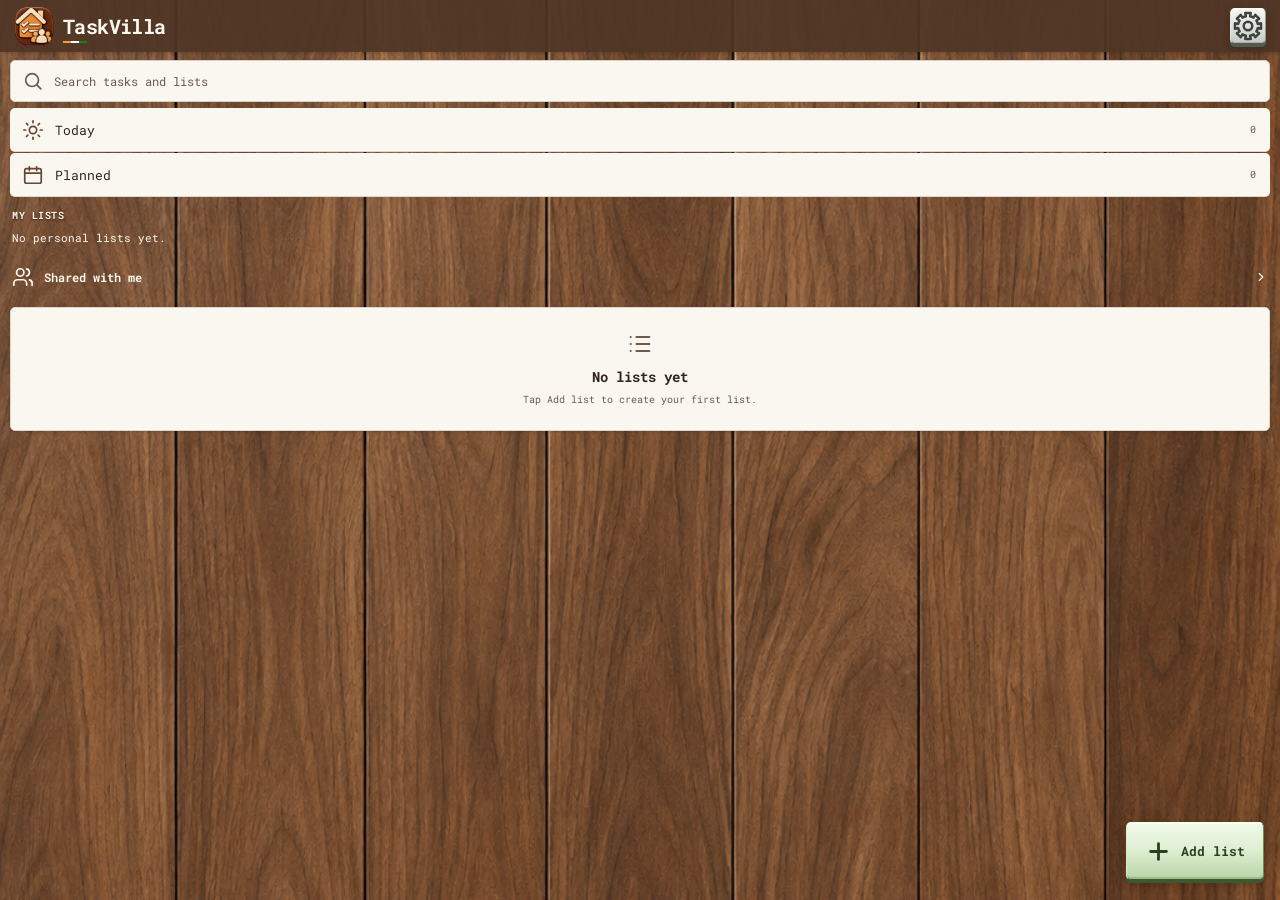
==== commit 51e86f7d: "Release TaskVilla v0.24.0 focus and keyboard improvements" ====
--- a/web-preview/index.html
+++ b/web-preview/index.html
@@ -5,5 +5,6 @@
 <div id="app"></div>
 <script src="assets/emoji-catalogue.js"></script>
 <script src="app.js"></script>
+<script src="keyboard.js"></script>
 </body></html>
 
--- a/web-preview/styles.css
+++ b/web-preview/styles.css
@@ -155,3 +155,23 @@
 
 /* v0.22: anchor the subtle tricolour beneath the TaskVilla title. */
 .brand-header:after{content:none}.brand-header h1{position:relative}.brand-header h1:after{content:'';position:absolute;left:0;bottom:-4px;width:24px;height:2px;background:linear-gradient(90deg,#ff9933 0 33%,#fff 33% 66%,#138808 66%)}
+
+/* v0.23: fill the existing home Settings button with its gear. */
+.brand-header .icon-btn[data-go="settings"] .ic{width:32px;height:32px}
+
+/* v0.24: complete inset field focus rings and keyboard-sized form scroll areas. */
+.device :is(input,textarea,select,[contenteditable="true"]){scroll-margin-block:12px;box-sizing:border-box}
+.device :is(input,textarea,select,[contenteditable="true"]):focus{outline:2px solid #9b734c;outline-offset:-2px}
+.task-title-edit{min-width:0}
+.task-title-edit input{flex:1 1 0;min-width:0;width:0;border:1px solid transparent;border-radius:5px;padding:7px 8px;line-height:1.5}
+.device .field-invalid:focus{outline:none!important;border-color:#b3261e!important}
+.device .date-control:focus-within{outline:2px solid #9b734c;outline-offset:-2px}
+.device .date-control input:focus{outline:none}
+.mobile-content,.palette-dialog,.confirm-dialog{scroll-padding-block:12px}
+.palette-header{flex-shrink:0}
+.confirm-dialog{max-height:calc(100% - 12px);overflow-y:auto}
+.keyboard-open .device{height:var(--keyboard-viewport-height);min-height:0}
+.keyboard-open .mobile-content{overflow-anchor:none}
+.keyboard-open .palette-dialog{min-height:0}
+.keyboard-open .emoji-scroll{min-height:60px;flex-shrink:1}
+@media(max-width:700px){html,body{height:100%;overflow:hidden}}
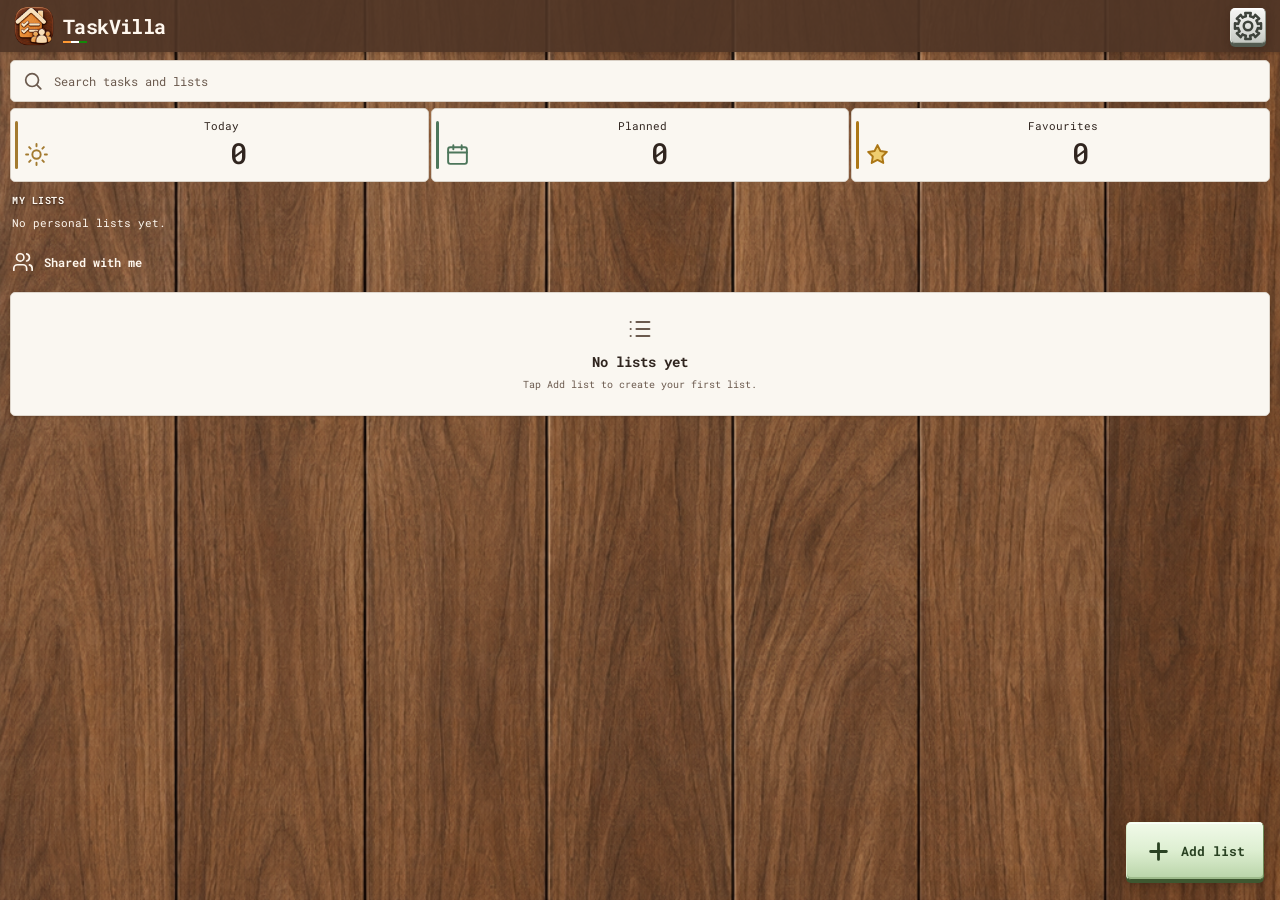
==== commit 2b479416: "Update TaskVilla to v0.28.0 with attachments and home shortcuts" ====
--- a/web-preview/index.html
+++ b/web-preview/index.html
@@ -5,6 +5,7 @@
 <div id="app"></div>
 <script src="assets/emoji-catalogue.js"></script>
 <script src="app.js"></script>
+<script src="editor.js"></script>
 <script src="keyboard.js"></script>
 </body></html>
 
--- a/web-preview/styles.css
+++ b/web-preview/styles.css
@@ -175,3 +175,37 @@
 .keyboard-open .palette-dialog{min-height:0}
 .keyboard-open .emoji-scroll{min-height:60px;flex-shrink:1}
 @media(max-width:700px){html,body{height:100%;overflow:hidden}}
+
+/* v0.25: consistent draft confirmations and local file controls. */
+.unsaved-overlay .palette-header h2{margin:0;font-size:17px}.unsaved-overlay .confirm-actions{display:flex;gap:10px;justify-content:flex-end;flex-wrap:wrap}.unsaved-overlay .confirm-actions button{width:auto;flex:1;min-width:100px;margin:0}.unsaved-overlay .palette-header{justify-content:space-between;gap:12px;margin-bottom:12px}
+.button-primary.secondary-action{background-color:#e0e2df;background-image:linear-gradient(#f5f6f3,#e2e4e0 48%,#c3c7c1);color:#3e443c;border-color:#fff #959c92 #535b50 #e4e8e1;box-shadow:inset 0 1px 0 #ffffffcc,inset 0 -1px 0 #737c6c55,0 3px 0 #535b50,0 5px 8px #24140c44}
+.attachment-actions{display:flex;gap:8px;flex-wrap:wrap;justify-content:flex-end}.attachment-actions .button-primary{width:auto;flex:1;min-width:110px;font-size:11px;padding:8px;margin:4px 0 10px}.attachment-actions input[hidden]{display:none!important}.attachment-item{display:flex;align-items:center;gap:6px;padding:8px 0;border-bottom:1px solid #d8cfc4}.attachment-item>span{flex:1;min-width:0}.attachment-item strong{font-size:11px;overflow-wrap:anywhere;display:block}.attachment-item small{display:block;font-size:9px;color:#6b5a4e;margin-top:3px}.attachment-item .icon-btn{width:30px;height:30px;flex:0 0 30px}.attachment-item .ic{width:18px;height:18px}.attachment-item button:disabled,.attachment-actions button:disabled{opacity:.45;cursor:default}
+.app-disclaimer{display:flex;gap:9px;align-items:flex-start;margin:12px 0 4px;padding:10px;border:1px solid #bcb2a3;border-radius:5px;background:#eeeae2ee;color:#706555}.app-disclaimer .disclaimer-icon{width:24px;height:24px;flex:0 0 24px;fill:#ffd24a;stroke:#70561a;stroke-width:1.7;stroke-linejoin:round}.app-disclaimer p{font-size:10px;line-height:1.6;margin:0}
+.app-disclaimer img.disclaimer-icon{object-fit:contain;filter:brightness(0) saturate(100%) invert(67%) sepia(85%) saturate(570%) hue-rotate(355deg) brightness(93%) contrast(92%)}
+.section-link>.ic:first-child{margin-left:0}
+
+/* v0.26: attachment counts, newest-first rows and an explicit date-picker control. */
+.attachment-actions .button-primary{flex:0 1 auto;min-width:120px}
+.attachment-item{padding:8px;border:0;border-radius:5px;margin-top:2px;background:#fffdf8}
+.attachment-item:nth-child(even){background:#eae4da}
+.attachment-item [data-remove-file]{color:#742c24;background-color:#f4ceca}
+.task-attachment-mark{display:flex;align-items:center;justify-content:center;flex:0 0 22px;color:#6b5a4e}
+.task-attachment-mark .ic{width:18px;height:18px}
+.date-open{width:100%;min-height:36px;padding:7px 8px;border:0;border-radius:5px;background:#fffdf8;color:#30251f;text-align:left;font:inherit;font-size:12px;cursor:pointer}
+.date-open:focus-visible{outline-offset:-2px}
+.date-open .date-display{color:#30251f}.date-open .date-placeholder{color:#8b7766}
+.detail-field .date-control input[type=date]{width:1px;height:1px;inset:auto;left:0;bottom:0;min-height:0;opacity:0;pointer-events:none}
+
+/* v0.28: compact SMSAnalyzer-style home shortcut boxes. */
+.smart-navigation{display:grid;grid-template-columns:repeat(3,minmax(0,1fr));gap:2px;margin:2px 10px 0}
+.smart-box{position:relative;display:grid;grid-template-columns:clamp(18px,5vw,27px) minmax(0,1fr);grid-template-rows:auto 1fr;gap:3px clamp(3px,.8vw,7px);align-items:center;min-width:0;min-height:74px;margin:0;padding:9px 7px 9px 12px;text-align:left;background:#faf7f1;color:#30251f;border:1px solid #d8cfc4;border-radius:5px;box-shadow:none;cursor:pointer}
+.smart-box:before{content:'';position:absolute;left:4px;top:12px;bottom:12px;width:3px;border-radius:3px;background:var(--shortcut-accent)}
+.smart-today{--shortcut-accent:#a37a2f}.smart-planned{--shortcut-accent:#4d765b}.smart-favourites{--shortcut-accent:#ac7716}
+.smart-label{grid-column:1/-1;text-align:center;font-size:clamp(9px,2.5vw,11px);line-height:1.4;white-space:nowrap}
+.smart-icon{grid-column:1;grid-row:2;display:grid;place-items:center;color:var(--shortcut-accent)}
+.smart-icon .ic{width:clamp(18px,5vw,25px);height:clamp(22px,6vw,29px)}
+.smart-favourites .ic{fill:#efcd70}
+.smart-count{grid-column:2;grid-row:2;text-align:center;font-size:clamp(22px,6vw,29px);font-weight:500;line-height:1.1;font-variant-numeric:tabular-nums;white-space:nowrap}
+.smart-box:hover{background:#f2ebdf}.smart-box:active{background:#e8e0d3;box-shadow:inset 0 2px 4px #30251f25;transform:translateY(1px)}
+.smart-box:focus-visible{outline:2px solid #8b694c;outline-offset:-3px}
+@media(prefers-reduced-motion:no-preference){.smart-box{transition:background .15s,box-shadow .15s,transform .15s}}
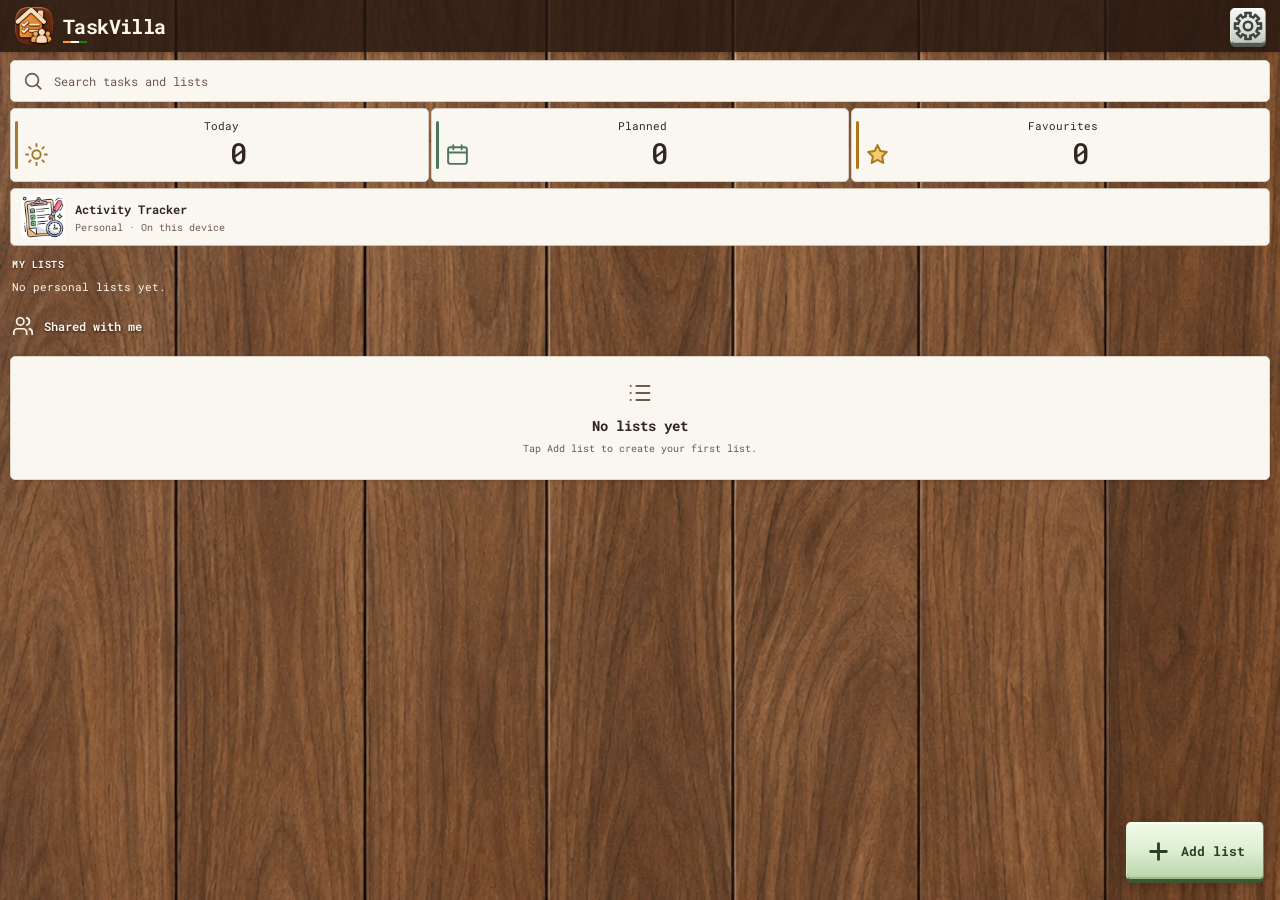
==== commit a9ed8c53: "Release TaskVilla 0.38.0 with personal Activity Tracker and UI refinements" ====
--- a/web-preview/index.html
+++ b/web-preview/index.html
@@ -1,10 +1,12 @@
 <!doctype html>
 <html lang="en">
-<head><meta name="author" content="Aniruddha DuttaChowdhury"><meta name="application-name" content="TaskVilla"><meta name="application-id" content="app.adc.taskvilla"><meta charset="utf-8"><meta name="viewport" content="width=device-width,initial-scale=1"><title>TaskVilla — Mobile UI review</title><link rel="icon" href="assets/taskvilla-icon.png"><link rel="stylesheet" href="styles.css"></head>
+<head><meta name="author" content="Aniruddha DuttaChowdhury"><meta name="application-name" content="TaskVilla"><meta name="application-id" content="app.adc.taskvilla"><meta charset="utf-8"><meta name="viewport" content="width=device-width,initial-scale=1"><title>TaskVilla — Mobile UI review</title><link rel="icon" href="assets/taskvilla-icon.png"><link rel="stylesheet" href="styles.css"><link rel="stylesheet" href="tracker.css"></head>
 <body>
 <div id="app"></div>
-<script src="assets/emoji-catalogue.js"></script>
+<script src="button-feedback.js"></script><script src="assets/emoji-catalogue.js"></script>
+<script src="assets/activity-catalogue.js"></script>
 <script src="app.js"></script>
+<script src="tracker.js"></script>
 <script src="editor.js"></script>
 <script src="keyboard.js"></script>
 </body></html>
--- a/web-preview/styles.css
+++ b/web-preview/styles.css
@@ -136,7 +136,7 @@
 
 /* v0.17: soft bevel-down feedback and flat row tap feedback. */
 .button-primary,.icon-btn,.floating-add,.email-add,.picker-use{transition:transform 90ms ease-out,box-shadow 90ms ease-out,filter 90ms ease-out;touch-action:manipulation}
-.button-primary:active,.icon-btn:active,.floating-add:active,.email-add:active,.picker-use:active,.button-primary.tap-pressed,.icon-btn.tap-pressed,.floating-add.tap-pressed,.email-add.tap-pressed,.picker-use.tap-pressed{transform:translateY(2px);box-shadow:inset 0 2px 4px #24140c55,inset 0 -1px 0 #fff6,0 1px 1px #24140c33!important;filter:brightness(.96)}
+.button-primary:active,.icon-btn:active,.floating-add:active,.email-add:active,.picker-use:active,.button-primary:is(.tap-pressed,.ui-pressed),.icon-btn:is(.tap-pressed,.ui-pressed),.floating-add:is(.tap-pressed,.ui-pressed),.email-add:is(.tap-pressed,.ui-pressed),.picker-use:is(.tap-pressed,.ui-pressed){transform:translateY(2px);box-shadow:inset 0 2px 4px #24140c55,inset 0 -1px 0 #fff6,0 1px 1px #24140c33!important;filter:brightness(.96)}
 .navigation-row:active,.task-row:has(.task-text:active){background-color:#e9dfd0}.row-tap-effect{position:fixed;z-index:120;pointer-events:none;border-radius:5px;overflow:hidden;background:#6546330d;animation:row-tap-fade 320ms ease-out forwards}.row-tap-effect:after{content:'';position:absolute;left:var(--tap-x);top:var(--tap-y);width:var(--tap-size);height:var(--tap-size);border-radius:50%;background:#65463326;transform:translate(-50%,-50%) scale(0);animation:row-tap-spread 300ms ease-out forwards}@keyframes row-tap-spread{to{transform:translate(-50%,-50%) scale(1)}}@keyframes row-tap-fade{0%,45%{opacity:1}100%{opacity:0}}
 @media(prefers-reduced-motion:reduce){.button-primary,.icon-btn,.floating-add,.email-add,.picker-use{transition:none}.row-tap-effect{animation:none}.row-tap-effect:after{animation:none;transform:translate(-50%,-50%) scale(1)}}
 
@@ -209,3 +209,24 @@
 .smart-box:hover{background:#f2ebdf}.smart-box:active{background:#e8e0d3;box-shadow:inset 0 2px 4px #30251f25;transform:translateY(1px)}
 .smart-box:focus-visible{outline:2px solid #8b694c;outline-offset:-3px}
 @media(prefers-reduced-motion:no-preference){.smart-box{transition:background .15s,box-shadow .15s,transform .15s}}
+
+/* v0.29: approved BookShelves texture and shared application chrome. */
+#app{--theme-texture:url('assets/taskvilla-wood.png');--theme-chrome:#503526;--theme-overlay:#24160fcc;--theme-border:#a88c76;--settings-surface:#e1dbce}
+#app[data-theme="stone"]{--theme-texture:url('assets/taskvilla-stone.png');--theme-chrome:#45433e;--theme-overlay:#26251fce;--theme-border:#a7a28f;--settings-surface:#d8d7cf}
+#app[data-theme="brick"]{--theme-texture:url('assets/taskvilla-brick.png');--theme-chrome:#573d32;--theme-overlay:#321b16ce;--theme-border:#bb8d75;--settings-surface:#e0d1c6}
+#app[data-theme="bookshelves"]{--theme-texture:url('assets/taskvilla-bookshelves.png');--theme-chrome:#503321;--theme-overlay:#24160fcc;--theme-border:#be9467;--settings-surface:#dcd0bf}
+.device[data-theme="bookshelves"]{background:#503321 var(--theme-texture) center/cover}
+.device[data-theme] .brand-header,.device[data-theme]:not(.list-themed) .mobile-header,.device[data-theme] .sticky-action,.device[data-theme] .settings-author{background-color:var(--theme-chrome);background-image:linear-gradient(var(--theme-overlay),var(--theme-overlay)),var(--theme-texture);background-size:cover;background-position:center;color:#fff8ef;border-color:var(--theme-border)}
+.device.settings-screen{background:var(--settings-surface)!important}
+.theme-options{display:grid;grid-template-columns:repeat(2,minmax(0,1fr));gap:6px}
+.settings-layout .theme-preview{height:72px;background-size:cover;background-position:center}
+.theme-bookshelves{background-image:url('assets/taskvilla-bookshelves.png')}
+.device .settings-switch input:checked+.toggle-track,.device .check.checked{background-color:var(--theme-chrome);background-image:linear-gradient(#0003,#0003),var(--theme-texture);background-size:cover;color:#fff8ef;border-color:var(--theme-border)}
+.device .settings-switch input:focus-visible+.toggle-track{outline-color:var(--theme-chrome);outline-offset:-2px}
+.device .refresh-indicator,#app .toast{background-color:var(--theme-chrome);background-image:linear-gradient(var(--theme-overlay),var(--theme-overlay)),var(--theme-texture);background-size:cover;color:#fff8ef;border:1px solid var(--theme-border)}
+.device .section-link{color:#fff8ef;text-shadow:0 1px 3px #24160f}
+.theme-choice:focus-visible{outline:2px solid var(--theme-chrome);outline-offset:-3px}
+/* v0.38: fixed neutral feedback surfaces and balanced list-editor actions. */
+#app .device .refresh-indicator{background-color:#fff!important;background-image:none!important;color:#30251f!important;border:1px solid #d8cfc4!important}
+#app .toast{background-color:#000!important;background-image:none!important;color:#fff!important;border:1px solid #333!important}
+.list-editor-actions{display:flex;align-items:stretch;gap:8px}.list-editor-actions>.button-primary{flex:1 1 0;width:0;min-width:0;min-height:44px;display:flex;align-items:center;justify-content:center;gap:6px}
--- a/web-preview/tracker.css
+++ b/web-preview/tracker.css
@@ -0,0 +1,73 @@
+/* Compact personal tracker and comment thread; existing action colours are preserved. */
+button,a,button span,button svg{-webkit-tap-highlight-color:transparent;user-select:none;-webkit-touch-callout:none}
+.latest-task-choice{display:flex;gap:9px;align-items:center;min-height:44px;margin:8px 0;font-size:12px}.latest-task-choice input{width:18px;height:18px;flex:none;accent-color:var(--theme-chrome)}
+.tracker-home{display:flex;align-items:center;gap:10px;margin:6px 10px;width:calc(100% - 20px);min-height:58px;padding:6px 10px;border:1px solid #c9b9a7;border-radius:5px;background:#faf7f1;color:#30251f;text-align:left}.tracker-home img{width:44px;height:44px;object-fit:contain;border-radius:5px}.tracker-home span{font-size:12px;font-weight:650}.tracker-home small{display:block;font-weight:400;font-size:10px;margin-top:4px;color:#6b5a4e}.tracker-home:active,.tracker-home.ui-pressed{background:#e8dfd2;box-shadow:inset 0 2px 4px #30251f25;transform:translateY(1px)}
+.compact-actions{display:flex;gap:6px;align-items:center;justify-content:flex-end}.compact-actions .icon-btn,.tracker-screen .header-actions .icon-btn{display:grid;place-items:center;width:36px;height:36px;min-width:36px;padding:0}.compact-actions .icon-btn .ic{width:19px;height:19px}
+.secondary-action,.tracker-screen .header-actions [data-edit-activity]{background-color:#e0e2df!important;background-image:linear-gradient(#f5f6f3,#e2e4e0 48%,#c3c7c1)!important;color:#3e443c!important;border:1px solid!important;border-color:#fff #959c92 #535b50 #e4e8e1!important;box-shadow:inset 0 1px #fff9,inset 0 -1px #737c6c55,0 3px #535b50,0 5px 8px #24140c33!important}
+.danger-action,.tracker-screen .header-actions [data-delete-activity]{background-color:#f7dad5!important;background-image:linear-gradient(#fff0ed,#f7dad5 48%,#d9a5a0)!important;color:#742c24!important;border:1px solid!important;border-color:#fff1ed #b67b72 #7e4037 #f2d2ca!important;box-shadow:inset 0 1px #fff9,inset 0 -1px #9c5b5455,0 3px #7e4037,0 5px 8px #24140c33!important}
+.secondary-action:active,.secondary-action:is(.tap-pressed,.ui-pressed){background-image:linear-gradient(#bfc5ba,#d3d8cf)!important;box-shadow:inset 0 2px 4px #28342155!important;transform:translateY(2px)}.danger-action:active,.danger-action:is(.tap-pressed,.ui-pressed){background-image:linear-gradient(#ce9991,#e6b6af)!important;box-shadow:inset 0 2px 4px #742c2455!important;transform:translateY(2px)}
+.comment-thread{min-width:0;width:100%}.comment-thread textarea{width:100%;min-height:64px!important;resize:vertical}.comment-compose-actions{display:flex;align-items:center;justify-content:space-between;gap:8px;margin:6px 0 10px}.comment-compose-actions small{font-size:10px;color:#6b5a4e}.comment-compose-actions .button-primary{width:auto;min-height:40px;padding:7px 10px;font-size:10px;display:flex;gap:5px;align-items:center}.comment-item{background:#f0eae0;border-radius:5px;padding:8px;margin:2px 0}.comment-item:nth-child(even){background:#e7e0d6}.comment-item p{white-space:pre-wrap;overflow-wrap:anywhere;line-height:1.5;font-size:11px;margin:7px 0 1px}.comment-meta{display:flex;align-items:center;gap:5px}.comment-meta>span{flex:1;font-size:9px;color:#6b5a4e;line-height:1.5}
+.tracker-screen .mobile-header h1{min-width:0;font-size:14px}.tracker-screen .header-actions{display:flex;gap:6px}.tracker-screen .mobile-content{padding-bottom:94px}.tracker-intro{font-size:10px;color:#fff8ef;margin:8px 12px;text-shadow:0 1px 2px #000}.tracker-controls{margin:6px 10px}.tracker-controls input{width:100%;margin-top:6px;font-size:12px}
+.tracker-tabs{display:flex;gap:4px;margin:0 0 8px}.tracker-tabs button{flex:1;min-width:0;min-height:40px;padding:7px 5px;font-size:10px;border:1px solid var(--theme-border);border-radius:5px;color:#fff8ef;background:linear-gradient(var(--theme-overlay),var(--theme-overlay)),var(--theme-texture) center/cover;box-shadow:inset 0 1px #fff4,0 2px #30251f77}.tracker-tabs button.selected{background:linear-gradient(#0009,#0009),var(--theme-texture) center/cover;outline:2px solid var(--theme-border);outline-offset:-3px;font-weight:700;text-shadow:0 1px 3px #000}.tracker-tabs button:active,.tracker-tabs button.ui-pressed{transform:translateY(1px);box-shadow:inset 0 2px 4px #0006;background-image:linear-gradient(#0006,#0005),var(--theme-texture)}
+.tracker-items{margin:0 10px}.tracker-items .empty-message{margin:8px 0}.activity-row{display:flex;align-items:center;gap:9px;width:100%;min-height:108px;padding:10px 8px;margin:2px 0;border:0;border-radius:5px;background:#faf7f1;color:#30251f;text-align:left}.activity-row:nth-child(even),.activity-history-row:nth-child(even){background:#eee7dc}.activity-row:active,.activity-row.ui-pressed{background:#e0d5c6;box-shadow:inset 0 2px 3px #30251f33}.activity-emoji{display:grid;place-items:center;font-family:'Segoe UI Emoji','Noto Color Emoji',sans-serif;font-size:29px;line-height:1.2;width:42px;height:44px;flex:none;background:#e8dfd2;border-radius:5px}.activity-row-copy{display:flex;flex:1;min-width:0;flex-direction:column;gap:4px;font-size:11px}.activity-row-copy strong{font-size:12px;line-height:1.5;overflow-wrap:anywhere}.activity-row-copy small{font-size:10px;color:#6b5a4e}.activity-row-copy b{font-size:12px}.activity-due{max-width:62px;flex:0 0 62px;font-size:10px;line-height:1.5;text-align:center;padding:7px 3px;background:#e1edda;color:#35502a;border-radius:5px}.activity-due.overdue{background:#f4d9d3;color:#8a3629}
+.tracker-field{display:flex;flex-direction:column;gap:7px;font-size:11px;margin:0 0 12px;line-height:1.5}.tracker-field input,.tracker-field textarea{width:100%;padding:10px;min-height:42px;background:#fffdf8;border:1px solid #d8cfc4;border-radius:5px;font:inherit;color:#30251f}.tracker-field textarea{min-height:70px;resize:vertical}.tracker-field>small{text-align:right;color:#6b5a4e}.activity-form .date-control{border:1px solid #d8cfc4;margin-bottom:12px;min-height:42px}.activity-form .date-display{flex:1;padding:8px;font-size:12px}.activity-form .date-control input{max-width:100%}.activity-form .date-picker-button{min-width:40px;min-height:40px}.activity-form input[type=range]{width:100%;accent-color:var(--theme-chrome)}
+.activity-type-info{display:flex;gap:8px;align-items:center;margin:2px 0 12px}.activity-type-info>span{font-family:'Segoe UI Emoji','Noto Color Emoji',sans-serif;font-size:25px}.activity-type-info small{font-size:10px;color:#6b5a4e}.activity-amount-input{display:flex;align-items:center;gap:7px;background:#fffdf8;border:1px solid #d8cfc4;border-radius:5px;padding-left:10px}.activity-amount-input input{border:0}.activity-amount-input>span{font-size:14px}.calculated-date{display:flex;gap:10px;align-items:center;background:#ebe4d9;border:1px solid #c5b79f;border-radius:5px;padding:10px;margin:10px 0 14px;font-size:10px}.calculated-date .ic{flex:none}.calculated-date strong{display:block;margin-top:5px;font-size:13px}.activity-save-row{display:flex;gap:8px}.activity-save-row button{flex:1;display:flex;align-items:center;justify-content:center;gap:6px}
+#activity-suggestions{border:1px solid #c9baa5;background:#fffdf8;border-radius:5px;max-height:240px;overflow:auto;margin-top:-8px;margin-bottom:10px;padding:3px}#activity-suggestions[hidden]{display:none}#activity-suggestions button{display:flex;gap:9px;align-items:center;text-align:left;font-size:11px;width:100%;min-height:44px;padding:8px;background:transparent;color:#30251f;border:0;border-radius:5px}#activity-suggestions button:nth-child(even){background:#eee7dc}#activity-suggestions button:hover,#activity-suggestions button:focus{background:#dfe8d6}#activity-suggestions small{display:block;font-size:9px;color:#6b5a4e;margin-top:3px}
+.activity-summary h2{display:flex;align-items:center;gap:10px;font-size:16px;line-height:1.5;overflow-wrap:anywhere}.activity-summary dl{display:grid;grid-template-columns:minmax(80px,.8fr) minmax(0,1.2fr);gap:10px;margin:12px 0;font-size:11px;line-height:1.6}.activity-summary dt{color:#6b5a4e}.activity-summary dd{margin:0;overflow-wrap:anywhere;white-space:pre-wrap}.activity-summary>.button-primary{display:flex;align-items:center;justify-content:center;gap:7px;font-size:12px}.activity-status{font-size:11px;margin:10px 0;padding:8px;border-radius:5px;background:#e8dfcf;text-align:center}.activity-history-row{display:flex;align-items:center;gap:6px;padding:9px 6px;background:#faf7f1;border-radius:5px;margin:2px 0}.history-open{display:flex;flex:1;min-width:0;flex-direction:column;gap:5px;text-align:left;background:transparent;color:#30251f;font-size:11px;padding:3px;border:0}.history-open strong{font-size:11px;overflow-wrap:anywhere}.history-open small{font-size:10px;color:#6b5a4e;white-space:pre-wrap;overflow-wrap:anywhere}.history-amount{text-align:right;max-width:44%;flex:none}.history-amount>b{font-size:11px;overflow-wrap:anywhere}.history-amount .compact-actions{margin-top:7px}.activity-detail-actions{display:flex;gap:7px;flex-wrap:wrap;margin-top:12px}.activity-detail-actions button{flex:1;display:flex;align-items:center;justify-content:center;gap:5px;font-size:10px;min-width:100px}
+.tracker-filter{display:flex;flex-direction:column;gap:6px;font-size:10px;flex:1;min-width:0;margin-bottom:10px}.tracker-filter select{font:inherit;min-height:42px;padding:7px;background:#f6f3ec;border:1px solid #c9baa5;border-radius:5px;color:#30251f;width:100%}.tracker-filter-row{display:flex;gap:7px}.tracker-chart-title{font-size:12px}.tracker-chart{display:block;width:100%;height:auto;background:#f7f3ec;border-radius:5px;color:var(--theme-chrome)}.tracker-chart .chart-grid{stroke:#d8cfc4;fill:none}.tracker-chart .chart-line{fill:none;stroke:currentColor;stroke-width:2}.tracker-chart circle{fill:currentColor}.tracker-chart text{font:8px 'Roboto Mono',monospace;fill:#6b5a4e}.activity-metrics{display:grid;grid-template-columns:repeat(2,minmax(0,1fr));gap:4px;margin-top:8px}.activity-metrics>div{padding:9px;background:#ece6dc;border-radius:5px;min-width:0}.activity-metrics small{font-size:9px;display:block;line-height:1.5}.activity-metrics strong{font-size:12px;display:block;margin-top:5px;overflow-wrap:anywhere}.trend-data-list{font-size:11px;margin-top:12px}.trend-data-list>div{display:flex;justify-content:space-between;gap:8px;padding:9px 6px;border-radius:5px}.trend-data-list>div:nth-child(even){background:#eee7dc}
+.tracker-screen input:focus,.tracker-screen textarea:focus,.tracker-screen select:focus{outline-offset:-3px!important}.tracker-screen input.field-invalid,.tracker-screen textarea.field-invalid{outline:2px solid #bd4036!important;outline-offset:-3px!important}.tracker-screen input[readonly]{background:#eae6de}.tracker-screen .floating-add{display:flex;gap:7px;align-items:center;justify-content:center;min-width:145px}
+@media(max-width:350px){.tracker-screen .mobile-header h1{font-size:12px}.activity-row{gap:6px}.activity-emoji{width:32px;font-size:24px}.activity-due{flex-basis:50px;max-width:50px;font-size:9px}.activity-row-copy strong{font-size:11px}.activity-row-copy small{font-size:9px}.history-amount .icon-btn{width:32px;min-width:32px}.comment-meta{flex-wrap:wrap}.comment-meta>span{min-width:85px}}
+.tracker-screen .date-control.field-invalid{outline:2px solid #bd4036;outline-offset:-3px}
+/* The explicit picker button owns activation; keep the native date input out of layout. */
+.activity-form .date-control input[type=date]{position:absolute;inset:auto;left:0;bottom:0;width:1px;height:1px;min-height:0;opacity:0;pointer-events:none;padding:0;border:0}
+.activity-form .date-open{width:100%;min-height:42px;border:0;background:transparent;text-align:left;color:#30251f;padding:0}
+body.capture{width:100vw;height:100dvh}
+
+/* v0.33: SMSAnalyzer segmented tabs, searchable history cards and entry-date charts. */
+.tracker-search-field{display:flex;align-items:center;gap:8px;min-height:44px;margin-top:6px;padding:0 10px;border:1px solid #d8cfc4;border-radius:5px;background:#faf7f1;color:#6b5a4e}
+.tracker-search-field>.ic{width:21px;height:21px;flex:none}.tracker-controls .tracker-search-field input{flex:1;min-width:0;width:0;min-height:42px;margin:0;padding:8px 0;border:0;background:transparent;color:#30251f;font-size:12px}
+.tracker-search-field:focus-within{outline:2px solid #9b734c;outline-offset:-3px}.tracker-search-field input:focus{outline:none!important}
+.tracker-tabs{display:flex;padding:4px;gap:4px;margin-bottom:6px;border:1px solid var(--theme-border);border-radius:5px;background:linear-gradient(var(--theme-overlay),var(--theme-overlay)),var(--theme-texture) center/cover;color:#fff8ef}
+.tracker-tabs button{display:flex;align-items:center;justify-content:center;gap:5px;flex:1;min-width:0;min-height:42px;margin:0;padding:8px 4px;border:0;border-radius:4px;background:transparent;box-shadow:none;color:#fff8ef;font-size:10px;font-weight:400;outline:none;text-shadow:none}
+.tracker-tabs button>.ic{width:16px;height:16px;flex:none}.tracker-tabs button>span{min-width:0;white-space:nowrap}
+.tracker-tabs button.selected,.tracker-tabs button[aria-selected=true]{background:linear-gradient(#ffffff20,#00000010),var(--theme-chrome);color:#fff8ef;box-shadow:inset 0 1px #ffffff66,inset 0 0 0 1px var(--theme-border),0 1px 2px #0004;border-radius:4px;outline:none;font-weight:650;text-shadow:none}
+.tracker-tabs button:focus-visible{outline:2px solid #fff8ef;outline-offset:-3px}.tracker-tabs button:active,.tracker-tabs button.ui-pressed{background:linear-gradient(#0004,#0004),var(--theme-chrome);box-shadow:inset 0 2px 4px #0006;transform:translateY(2px);filter:brightness(.96)}
+.tracker-screen .mobile-header .icon-btn[data-delete-activity]{background-color:#f7dad5!important;background-image:linear-gradient(#fff0ed,#f7dad5 48%,#d9a5a0)!important;color:#742c24!important;border:1px solid!important;border-color:#fff1ed #b67b72 #7e4037 #f2d2ca!important;box-shadow:inset 0 1px #fff9,inset 0 -1px #9c5b5455,0 3px #7e4037,0 5px 8px #24140c33!important}
+.tracker-screen .mobile-header .icon-btn[data-delete-activity]:active,.tracker-screen .mobile-header .icon-btn[data-delete-activity].ui-pressed{background-image:linear-gradient(#ce9991,#e6b6af)!important;box-shadow:inset 0 2px 4px #742c2455!important;transform:translateY(2px)}
+.activity-history-row{display:grid;grid-template-columns:36px minmax(0,1fr) 44px;gap:8px;padding:10px;margin:2px 0;border:0;border-radius:5px;min-height:120px;align-items:center}
+.activity-history-row:nth-of-type(odd){background:#faf7f1}.activity-history-row:nth-of-type(even){background:#eee7dc}
+.entry-activity-icon.activity-emoji{width:36px;height:40px;font-size:27px;background:transparent;align-self:center}
+.entry-content{display:flex;flex-direction:column;justify-content:space-between;gap:12px;align-self:stretch;min-width:0;padding:5px 0}
+.entry-title{display:block;width:100%;min-width:0;padding:0;border:0;border-radius:3px;background:transparent;color:#30251f;font-size:12px;font-weight:650;line-height:1.5;overflow-wrap:anywhere;text-align:left;box-shadow:none}
+.entry-title:focus-visible{outline:2px solid #9b734c;outline-offset:-2px}.entry-title.ui-pressed{background:#e3d9c9}
+.entry-date,.entry-money{display:flex;align-items:center;gap:7px;min-width:0;color:#30251f}.entry-date>.ic,.entry-money>.ic{width:23px;height:23px;flex:none}.entry-date>span{font-size:11px;white-space:nowrap}.entry-money>strong{font-size:14px;line-height:1.4;overflow-wrap:anywhere}.entry-money>.ic{width:27px;height:29px}
+.entry-actions{display:flex;flex-direction:column;justify-content:space-between;align-items:flex-end;gap:12px;align-self:stretch;min-height:100px}.entry-actions .icon-btn{display:grid;place-items:center;min-width:44px;width:44px;min-height:44px;height:44px;padding:0}.entry-actions .ic{width:22px;height:22px}
+.activity-history-row.named-entry{min-height:140px}.activity-detail-section .tracker-tabs{margin-bottom:8px}
+.entry-line-chart{color:var(--theme-chrome);background:#faf7f1}.entry-line-chart .chart-axis{fill:none;stroke:#9b8e7d;stroke-width:1}.entry-line-chart .chart-line{stroke-width:2.25;stroke-linejoin:round;stroke-linecap:round}.entry-line-chart text{font:9px 'Roboto Mono',monospace;fill:#625447}.entry-line-chart .chart-axis-caption{font-size:10px;font-weight:600}.entry-line-chart .entry-point:focus{outline:none;stroke:#30251f;stroke-width:2}
+.trend-period{max-width:180px;margin:2px 0 10px auto}.single-entry-note{margin:7px 0;font-size:10px}
+.activity-stats{width:100%;border-collapse:separate;border-spacing:0 2px;margin-top:10px;table-layout:fixed;font-size:12px;color:#30251f}.activity-stats th,.activity-stats td{padding:11px 9px;line-height:1.5;overflow-wrap:anywhere}.activity-stats th{width:40%;text-align:left;font-weight:500;border-radius:5px 0 0 5px}.activity-stats td{text-align:right;font-weight:650;border-radius:0 5px 5px 0}.activity-stats tr:nth-child(odd){background:#f5f0e8}.activity-stats tr:nth-child(even){background:#e9e1d5}
+@media(max-width:350px){.tracker-tabs{gap:2px;padding:3px}.tracker-tabs button{gap:4px;font-size:9px;min-height:42px;padding-inline:3px}.tracker-tabs button>.ic{width:14px;height:14px}.activity-history-row{grid-template-columns:30px minmax(0,1fr) 44px;gap:6px;padding:9px 6px}.entry-activity-icon.activity-emoji{width:30px;font-size:24px}.entry-date{gap:5px}.entry-date>span{font-size:10px}.entry-date>.ic{width:20px;height:20px}.entry-money{gap:5px}.entry-money>strong{font-size:12px}.entry-title{font-size:11px}.activity-stats{font-size:11px}}
+
+/* v0.34: inline SMSAnalyzer-style custom dropdowns and compact history. */
+.history-tab-icon{display:inline-block;width:17px;height:17px;flex:none;background:currentColor;-webkit-mask:url('assets/history-tab.png') center/contain no-repeat;mask:url('assets/history-tab.png') center/contain no-repeat}
+.tracker-period-row{display:flex;align-items:center;justify-content:space-between;gap:12px;margin:2px 0 10px;font-size:13px;min-height:42px}.tracker-period-row>span{font-size:14px;font-weight:550;flex:none}
+.tracker-dropdown{position:relative;min-width:0;margin:0;border:1px solid #8c7257;border-radius:5px;background:#faf7f1;color:#30251f;font-size:11px}.tracker-period-row>.tracker-dropdown{width:164px;max-width:calc(100% - 65px)}
+.tracker-dropdown summary{display:flex;align-items:center;gap:8px;list-style:none;cursor:pointer;min-height:42px;padding:8px 9px}.tracker-dropdown summary::-webkit-details-marker{display:none}.tracker-dropdown summary strong{flex:1;min-width:0;font-size:11px;font-weight:500;overflow-wrap:anywhere;line-height:1.5}.tracker-dropdown summary .ic{width:15px;height:15px;flex:none}
+.tracker-dropdown-menu{position:absolute;top:calc(100% + 2px);left:auto;right:0;min-width:100%;width:180px;max-width:calc(100vw - 36px);max-height:240px;overflow:auto;z-index:30;padding:5px;border:1px solid #d8cfc4;border-radius:5px;background:#faf7f1;box-shadow:0 7px 18px #24140c33}
+.tracker-dropdown-menu button{display:flex;align-items:center;justify-content:space-between;gap:8px;width:100%;min-height:42px;padding:9px;border:0;border-radius:5px;background:transparent;color:#30251f;text-align:left;font-size:11px;line-height:1.5}.tracker-dropdown-menu button span{min-width:0;overflow-wrap:anywhere}.tracker-dropdown-menu button.selected{background:#deefd2;color:#294122}.tracker-dropdown-menu button:hover,.tracker-dropdown-menu button:focus-visible{background:#e7dfd1}.tracker-dropdown-menu button.ui-pressed{background:#d5c9b5;box-shadow:inset 0 2px 3px #30251f33}
+.tracker-dropdown summary:focus-visible,.tracker-dropdown-menu button:focus-visible{outline:2px solid #9b734c;outline-offset:-3px}.tracker-dropdown[open]{z-index:31}.tracker-custom-filter{font-size:12px}.tracker-filter-row:has(.tracker-period-row){flex-wrap:wrap}.tracker-filter-row>.tracker-period-row{flex:1 1 220px;min-width:0}
+.activity-history-row,.activity-history-row.named-entry{min-height:0;gap:6px;padding:6px 8px;margin-block:2px}.activity-history-row.detail-entry{grid-template-columns:minmax(0,1fr) 44px}.entry-content{min-height:0;padding:0;gap:6px;justify-content:center}.entry-actions{min-height:92px;gap:4px}.entry-title{line-height:1.35}.entry-activity-icon.activity-emoji{width:32px;height:34px;font-size:25px}.entry-money>strong{font-size:13px}.entry-date>.ic{width:21px;height:21px}.entry-money>.ic{width:25px;height:27px}
+@media(max-width:350px){.history-tab-icon{width:15px;height:15px}.activity-history-row.named-entry{grid-template-columns:28px minmax(0,1fr) 44px;padding-inline:6px;gap:5px}.activity-history-row.detail-entry{padding-inline:8px}.entry-activity-icon.activity-emoji{width:28px;font-size:23px}.tracker-period-row{gap:8px}.tracker-period-row>span{font-size:14px}}
+.tracker-tabs .history-tab-icon{display:inline-block;background:none;-webkit-mask:none;mask:none;object-fit:contain;filter:brightness(0) invert(1)}
+/* v0.35: match standard TaskVilla headings and SMSAnalyzer category-list actions. */
+.tracker-screen .mobile-header h1{font-size:16px}
+.entry-actions .icon-btn,.tracker-screen .header-actions .icon-btn{width:30px;height:30px;min-width:30px;min-height:30px;max-width:30px;max-height:30px;flex:0 0 30px;padding:0}
+.entry-actions .icon-btn .ic,.tracker-screen .header-actions .icon-btn .ic{width:17px;height:17px}
+.entry-actions{min-height:64px;gap:4px}.activity-history-row.named-entry{grid-template-columns:32px minmax(0,1fr) 30px}.activity-history-row.detail-entry{grid-template-columns:minmax(0,1fr) 30px}
+@media(max-width:350px){.tracker-screen .mobile-header h1{font-size:16px}.activity-history-row.named-entry{grid-template-columns:28px minmax(0,1fr) 30px}}
+/* v0.36: reference activity cards and a compact right-aligned Add entry. */
+.activity-row{display:grid;grid-template-columns:42px minmax(0,1fr) auto;align-items:center;gap:10px;min-height:82px;padding:9px;margin:6px 0}
+.activity-row>.activity-emoji{width:42px;height:44px;font-size:29px}.activity-row-copy{display:flex;flex-direction:column;gap:5px;min-width:0}.activity-row-copy strong{font-size:13px;line-height:1.4}.activity-row-copy small{font-size:11px;line-height:1.4;overflow-wrap:anywhere}
+.activity-row-amount{justify-self:end;align-self:center;font-size:var(--amount-font,14px);line-height:1.4;font-weight:700;white-space:nowrap;font-variant-numeric:tabular-nums}
+.activity-summary>[data-add-entry]{display:flex;width:auto;max-width:100%;min-width:0;min-height:42px;padding:8px 12px;margin-left:auto;font-size:12px}
+@media(max-width:350px){.activity-row{grid-template-columns:36px minmax(0,1fr) auto;gap:7px;padding:8px}.activity-row>.activity-emoji{width:36px;height:40px;font-size:26px}.activity-row-copy strong{font-size:11px}.activity-row-copy small{font-size:10px}}
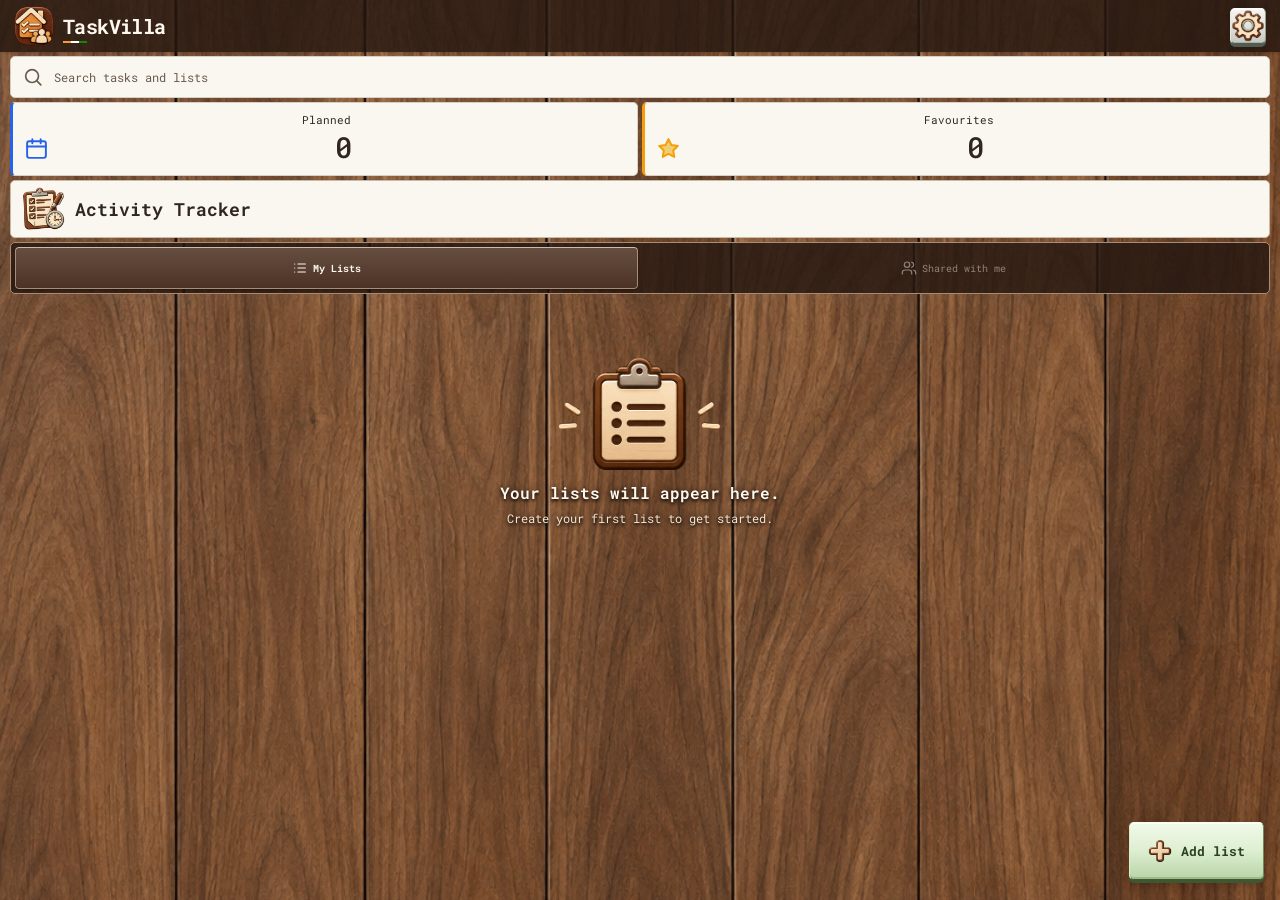
==== commit 04fda816: "Release TaskVilla 0.58.14 with cloud sync, sharing and backend sources" ====
--- a/web-preview/index.html
+++ b/web-preview/index.html
@@ -6,6 +6,8 @@
 <script src="button-feedback.js"></script><script src="assets/emoji-catalogue.js"></script>
 <script src="assets/activity-catalogue.js"></script>
 <script src="app.js"></script>
+<script src="colour-picker.js"></script>
+<script src="help.js"></script>
 <script src="tracker.js"></script>
 <script src="editor.js"></script>
 <script src="keyboard.js"></script>
--- a/web-preview/styles.css
+++ b/web-preview/styles.css
@@ -118,8 +118,6 @@
 .date-control{position:relative;display:flex;align-items:center;min-height:32px;background:#fffdf8;border-radius:5px}.date-display{padding:5px 3px;font-size:12px;color:#30251f;pointer-events:none}.date-placeholder{color:#8a7a6d}.detail-field .date-control input[type="date"]{position:absolute;inset:0;opacity:0;width:100%;height:100%;padding:0;cursor:pointer}.date-control:focus-within{outline:2px solid #b89168;outline-offset:1px}.toast{overflow-wrap:anywhere}
 
 /* v0.15: reference-inspired Settings cards and individual RGB colours. */
-#colour-0{accent-color:#c73832;--channel-colour:#c73832;--channel-pale:#f8d4d2}#colour-1{accent-color:#25804a;--channel-colour:#25804a;--channel-pale:#cce9d5}#colour-2{accent-color:#326acc;--channel-colour:#326acc;--channel-pale:#d3e0fb}
-.colour-slider input[type=range]{appearance:none;-webkit-appearance:none;height:24px;background:transparent;padding:0;border:0}.colour-slider input[type=range]::-webkit-slider-runnable-track{height:6px;background:linear-gradient(90deg,var(--channel-pale),var(--channel-colour));border-radius:3px}.colour-slider input[type=range]::-webkit-slider-thumb{appearance:none;-webkit-appearance:none;height:18px;width:18px;border:2px solid #fff;border-radius:50%;margin-top:-6px;background:var(--channel-colour);box-shadow:0 0 0 1px #0003}.colour-slider input[type=range]::-moz-range-track{height:6px;background:linear-gradient(90deg,var(--channel-pale),var(--channel-colour));border-radius:3px}.colour-slider input[type=range]::-moz-range-thumb{height:14px;width:14px;border:2px solid #fff;border-radius:50%;background:var(--channel-colour)}
 .device.settings-screen{background:#e1dbce!important}.settings-screen .mobile-content{display:block;padding-bottom:0}.settings-screen .mobile-header{background:var(--theme-chrome);color:#fff8ef}
 .settings-layout{display:flex;flex-direction:column;gap:10px;padding:10px 12px 16px}.settings-card{background:#faf7f1;color:#30251f;border:1px solid #fff8;border-radius:5px;padding:12px;box-shadow:none}.app-summary{display:flex;align-items:center;gap:12px;min-height:76px}.app-summary img{width:52px;height:52px;object-fit:contain}.app-summary h2{font-size:16px;margin:0 0 5px;font-weight:650}.app-summary p{font-size:10px;margin:0;color:#6b5a4e}
 .settings-row{display:flex;align-items:center;gap:10px;min-height:40px;font-size:12px}.settings-row>span:not(.settings-switch){flex:1}.settings-row strong{font-size:11px;font-weight:500;text-align:right}.settings-row>.ic{width:19px;height:19px}.preferences-card .settings-row:first-child{border-bottom:1px solid #d8cfc4;padding-bottom:7px;margin-bottom:5px}.settings-helper{font-size:10px;line-height:1.6;color:#6b5a4e;margin:5px 0 0}.settings-switch{position:relative;width:44px;height:26px;flex-shrink:0}.settings-switch input{position:absolute;inset:0;width:44px;height:26px;margin:0;opacity:0;cursor:pointer;z-index:1}.toggle-track{display:block;width:44px;height:26px;border-radius:15px;background:#b4b6ae;transition:background 160ms}.toggle-track:after{content:'';display:block;position:absolute;left:3px;top:3px;width:20px;height:20px;border-radius:50%;background:#fff;transition:transform 160ms}.settings-switch input:checked+.toggle-track{background:#2c805b}.settings-switch input:checked+.toggle-track:after{transform:translateX(18px)}.settings-switch input:focus-visible+.toggle-track{outline:2px solid #654633;outline-offset:2px}
@@ -229,4 +227,283 @@
 /* v0.38: fixed neutral feedback surfaces and balanced list-editor actions. */
 #app .device .refresh-indicator{background-color:#fff!important;background-image:none!important;color:#30251f!important;border:1px solid #d8cfc4!important}
 #app .toast{background-color:#000!important;background-image:none!important;color:#fff!important;border:1px solid #333!important}
+#analysis-overlay{outline:none;border:0;padding:24px;background:transparent;color:#fff;box-shadow:none;text-align:center;max-width:85vw}
+#analysis-overlay::backdrop{background:rgba(0,0,0,.62)}
+#analysis-overlay img{display:block;width:112px;height:112px;object-fit:contain;margin:auto}
+#analysis-overlay p{margin:14px 0 0;font-size:12px;color:#fff}
+.sync-card-heading{display:flex;align-items:center;justify-content:space-between;gap:10px}
+.sync-card-heading .settings-label{margin:0}
+.sync-status{position:relative;display:block;width:44px;height:29px;overflow:hidden;background:#fff;border:0;border-radius:0;flex:0 0 44px}
+.sync-status>img{position:absolute;left:50%;top:-10px;width:76px;height:auto;max-width:none;transform:translateX(-50%)}
+.sync-status.is-online>img{top:-40px}
+.sync-status.is-online{color:#16803b}
+.sync-status.is-offline{color:#c73832}
+.sync-button-icon{width:25px;height:25px;object-fit:contain;flex:0 0 25px}
+.cloud-storage-card>.helper{margin:8px 0 10px}.cloud-refresh{width:30px;height:30px;min-width:30px}.cloud-provider{display:flex;align-items:center;justify-content:space-between;gap:10px;padding:9px 0;border-top:1px solid #d9d1c5}.cloud-provider-info{display:flex;flex-direction:column;gap:3px;min-width:0}.cloud-provider-info strong{font-size:13px}.cloud-provider-info small,.cloud-setup-note{font-size:10px;color:#75665a;overflow-wrap:anywhere}.cloud-provider-actions{display:flex;align-items:center;justify-content:flex-end;gap:6px;flex-wrap:wrap}.cloud-provider-actions .button-primary{min-height:34px;padding:6px 9px;font-size:10px}.cloud-provider-actions .button-primary:disabled{opacity:.55}.cloud-attachment-disabled{margin:8px 0;padding:9px 10px;border-left:3px solid #a87b48;background:#f1eadf;color:#5b4b3e;font-size:11px;line-height:1.5}.cloud-attachment-disabled .plain-action{display:inline-flex;margin-left:5px;color:#386b36;text-decoration:underline;font-size:11px}.attachment-item-actions{display:flex;align-items:center;gap:6px}.attachment-item-actions .icon-btn{width:30px;height:30px;min-width:30px}
+@media(max-width:370px){.cloud-provider{align-items:flex-start;flex-direction:column}.cloud-provider-actions{justify-content:flex-start;width:100%}}
+.signin-popup{align-items:center;padding:14px}
+.auth-dialog{max-height:calc(100% - 28px);overflow-y:auto}
+.auth-dialog .auth-label{display:block;margin:12px 0 5px;font-size:10px;font-weight:700;letter-spacing:.8px;text-transform:uppercase;color:#685647}
+.auth-dialog .large-input{box-sizing:border-box;margin:0 0 7px;min-height:42px;font-size:13px}
+.auth-send-row{display:flex;justify-content:flex-end}
+.auth-send-row .button-primary{width:auto;min-width:142px;min-height:42px;margin:2px 0 4px;padding:8px 12px}
+.auth-send-row .button-primary:disabled{opacity:.6}
+.auth-entry[hidden],.auth-dialog [hidden]{display:none!important}
+.auth-countdown{display:block;min-height:28px;color:#6b5a4e;font-size:10px;line-height:1.5;margin:2px 0 8px}
+.auth-status{min-height:18px;margin:4px 0 10px!important;font-size:11px!important;color:#6b5a4e}
+.auth-dialog .confirm-actions{justify-content:flex-end;gap:8px}
+.auth-dialog .confirm-actions .button-primary{width:auto;min-width:118px;min-height:42px;margin:0;padding:8px 12px}
+.sync-status{background:transparent}
+.sync-status>img{mix-blend-mode:multiply}
+.auth-send-row{display:block}
+.auth-send-row .button-primary{box-sizing:border-box;width:100%;min-width:0;min-height:42px;margin:2px 0 4px}
 .list-editor-actions{display:flex;align-items:stretch;gap:8px}.list-editor-actions>.button-primary{flex:1 1 0;width:0;min-width:0;min-height:44px;display:flex;align-items:center;justify-content:center;gap:6px}
+
+/* Settings and readable combined Help follow deployed SMSAnalyzer. */
+.device.settings-screen{background:var(--theme-chrome) var(--theme-texture) center/cover!important}
+.settings-screen .mobile-content{background:transparent}.settings-layout{gap:2px}
+.settings-card,.settings-author{margin:0}.app-summary>div{flex:1;min-width:0}
+.settings-help{margin-left:auto;flex:none;width:44px;height:44px;padding:4px;background:linear-gradient(#fffdf8,#eee5d9 55%,#d0c1b0);border:1px solid;border-color:#fff #a59487 #786354 #e8ddd1;border-radius:5px;box-shadow:inset 0 1px #fff,0 3px #786354;color:#503d2f}
+.settings-help .help-art{display:block;width:34px;height:34px;object-fit:contain}
+.help-overlay{position:absolute;inset:0;z-index:180;background:#0008;display:flex;align-items:center;justify-content:center;padding:18px 12px;--chrome:var(--theme-chrome);--control-border:var(--theme-border)}
+.help-dialog{display:flex;flex-direction:column;min-height:0;max-height:100%;width:100%;max-width:420px;background:#faf7f1;color:#30251f;border:1px solid #a59487;border-radius:10px;box-shadow:0 14px 48px #0008;overflow:hidden}
+.help-heading{flex:none;display:flex;align-items:center;gap:10px;padding:12px 14px;background:var(--theme-chrome);color:#fff8ef}
+.help-heading h2{display:flex;align-items:center;gap:9px;flex:1;min-width:0;font-size:16px;line-height:1.4;margin:0}
+.help-heading h2 img{width:28px;height:28px;object-fit:contain;flex:none}
+.help-heading .help-close{flex:none;font-size:26px;line-height:1;background:linear-gradient(#f5f6f3,#c3c7c1);color:#3e443c;border:1px solid #959c92;box-shadow:0 3px #535b50;border-radius:5px}
+.help-content{overflow:auto;min-height:0;padding:16px 12px 12px;overscroll-behavior:contain;scrollbar-gutter:stable}
+
+
+.help-doc{font:12px/1.65 'Roboto Mono',monospace;color:#30251f;overflow-wrap:anywhere}
+
+
+.help-doc header.hero{display:block;position:static;width:auto;height:auto;min-height:0;object-fit:initial;margin:0 0 18px;padding:12px;background:var(--help-chrome);color:#fff8ef;border:1px solid #b8a58c;border-radius:5px}
+
+
+.help-doc .by{margin:0;color:inherit}
+.help-doc .ver{display:inline-block;margin:0 5px;padding:1px 6px;border:1px solid #9cac86;border-radius:4px;background:#e5ecd9;color:#294122;font-size:11px;font-weight:600}
+
+
+.help-doc fieldset{min-width:0;margin:0 0 16px;padding:7px 12px 12px;background:#faf7f1;border:1px solid #b8a58c;border-radius:5px}
+
+
+.help-doc legend{max-width:100%;padding:3px 9px;background:#e5ecd9;color:#294122;border:1px solid #9cac86;border-left:3px solid #65844b;border-radius:4px;font-size:12px;font-weight:700}
+
+
+.help-doc h3{margin:13px 0 5px;font-size:11px;text-transform:uppercase;letter-spacing:.04em;color:#786859}
+.help-doc ul{margin:7px 0 0;padding-left:18px}
+.help-doc li{margin:4px 0}
+.help-doc li::marker{color:#65844b}
+
+
+.help-doc dl.screens{margin:8px 0 0}
+.help-doc dt{margin-top:14px;font-weight:700;color:var(--help-chrome)}
+.help-doc dt:first-child{margin-top:0}
+.help-doc dd{margin:4px 0 0 4px;padding-left:10px;border-left:2px solid #a98657}
+.help-doc dd p{margin:0}
+.help-doc dd ul{margin-top:4px}
+
+
+.help-doc table.ts{width:100%;border-collapse:collapse;font-size:11px;margin-top:6px}
+.help-doc table.ts th,.help-doc table.ts td{text-align:left;padding:8px 6px;border:0;vertical-align:top}
+.help-doc table.ts th{width:34%;color:var(--help-chrome);font-weight:600}
+.help-doc table.ts tr:nth-child(odd){background:#f0ebe3}
+
+
+.help-doc footer{padding:10px;background:var(--help-chrome);color:#fff8ef;border:1px solid #b8a58c;border-radius:5px;text-align:center;font-size:10px}
+
+
+.help-doc{--help-chrome:var(--chrome)}
+
+
+.help-doc legend{background:var(--chrome);color:#fff8ef;border-color:var(--control-border,#b59473);border-left-color:var(--control-border,#b59473)}
+
+
+.help-doc li::marker{color:var(--chrome)}
+.help-doc dd{border-left-color:var(--chrome)}
+
+
+.help-doc footer{background:var(--chrome);border-color:var(--control-border,#b59473)}
+
+
+.help-doc fieldset{margin:0 0 16px;padding:8px 12px 13px;border-color:#d6cabb;box-shadow:none;background:#fffdf8}
+
+
+.help-doc legend{padding:2px 7px;background:#faf7f1;color:var(--chrome);border:0;border-radius:0;font-size:12px}
+
+
+.help-doc footer{background:#eee8de;color:#503d2f;border:0;border-top:1px solid #d6cabb;border-radius:4px;padding:12px 8px}
+/* Match SMSAnalyzer Settings options padding; Activity belongs with preferences. */
+.preferences-card{padding:0 12px}
+.preferences-card>.settings-row,.preferences-card>.settings-row:first-child{margin:0;min-height:54px;padding:12px 0;align-items:center}
+.preferences-card>.settings-helper{margin:0 0 12px}
+.preferences-card>.settings-activity{margin:0 0 12px;padding:10px 12px;min-height:44px;gap:10px;border:1px solid;border-color:#fff #959c92 #535b50 #e4e8e1;border-radius:5px;background:linear-gradient(#f5f6f3,#e2e4e0 48%,#c3c7c1);color:#3e443c;box-shadow:inset 0 1px #fff,0 3px #535b50}
+
+.appearance-selectors{display:grid;grid-template-columns:repeat(2,minmax(0,1fr));gap:8px;align-items:stretch}
+.appearance-selectors .appearance-choice{width:100%;min-width:0;gap:6px;padding:8px;margin-bottom:5px}
+.appearance-selectors .choice-text{min-width:0;font-size:11px;line-height:1.5}
+.appearance-selectors .appearance-icon{width:24px;flex:none}.appearance-selectors .appearance-swatch{width:22px;height:22px;flex:none}
+.appearance-selectors .appearance-choice>.ic{width:14px;height:14px;flex:none;margin-left:auto}
+
+.brand-header .icon-btn[data-go="settings"]{padding:1px;display:grid;place-items:center}
+.brand-header .icon-btn .settings-gear-art{display:block;width:32px;height:32px;max-width:100%;object-fit:contain;margin:0;border:0;border-radius:0;filter:none}
+
+/* Approved SMSAnalyzer wooden action assets; retain existing control geometry. */
+.device img.themed-action-art{display:block;width:24px;height:24px;object-fit:contain;flex-shrink:0;filter:none}
+.device .mobile-header .icon-btn[aria-label="Back"]{padding:1px}
+.device .mobile-header .icon-btn[aria-label="Back"] .themed-action-art{width:26px;height:26px;max-width:100%;margin:0}
+.device .entry-actions .icon-btn .themed-action-art,.device .tracker-screen .header-actions .icon-btn .themed-action-art{width:24px;height:24px}
+.device .palette-header .icon-btn .themed-action-art,.device .help-close .themed-action-art{width:22px;height:22px;max-width:100%;margin:0}
+.device .help-close{display:grid;place-items:center;padding:3px}
+
+/* Share Add/Edit list picker layout with visible icon-to-label breathing room. */
+.appearance-selectors .appearance-choice{gap:8px}
+.appearance-selectors .appearance-icon{width:28px;height:28px;flex:0 0 28px}
+.appearance-selectors .appearance-icon .list-emoji{font-size:26px;line-height:1}
+.appearance-selectors .appearance-icon>.ic{max-width:24px;max-height:24px}
+
+/* Shared popup frames: slim themed title bars flush to the outer frame. */
+.confirm-dialog,.palette-dialog,.help-dialog{border:1px solid var(--theme-border,#a59487);border-top-color:#fff7e6;border-left-color:#e8d7bc;border-radius:8px;box-shadow:inset 1px 1px #fff9,inset -1px -1px #35251d55,0 12px 36px #0008}
+.confirm-dialog>.palette-header,.palette-dialog>.palette-header,.help-dialog>.help-heading{background:var(--theme-chrome,#654633);color:#fff8ef;border:1px solid #ffffff55;border-right-color:#0004;border-bottom-color:#0005;border-radius:7px 7px 0 0;box-shadow:inset 1px 1px #fff3,inset -1px -1px #0002;padding:7px 10px;gap:10px}
+.confirm-dialog>.palette-header{margin:-18px -18px 12px}
+.confirm-dialog>.palette-header h2,.palette-dialog>.palette-header h2,.help-dialog>.help-heading h2{margin:0;font-size:14px;line-height:1.4;flex:1;min-width:0}
+.palette-dialog{padding:0;overflow:hidden;min-height:0}
+.palette-dialog>.palette-header{margin:0;flex:none}
+.palette-body{padding:12px;overflow:auto;min-height:0;flex:1}
+.palette-body:has(.colour-spectrum){display:flex;flex-direction:column;gap:14px;padding:14px}
+.palette-body:has(.colour-spectrum) .colour-spectrum{margin:0;flex-shrink:0}
+.palette-body:has(.colour-spectrum) .custom-colour{padding:0;border:0;gap:14px}
+.palette-body:has(.colour-spectrum) .colour-slider{margin:0;gap:14px}
+.palette-body:has(.colour-spectrum) #colour-error{margin:0}
+.palette-body:has(.colour-spectrum) #colour-error:empty{display:none}
+.palette-body:has(.colour-spectrum) [data-use-colour]{margin:0;align-self:flex-end}
+.palette-body #emoji-search{margin-top:0}.palette-body .emoji-category-label{display:block}
+.palette-body .emoji-count{display:block}.palette-body .colour-slider input{min-width:0}
+.help-dialog>.help-heading{margin:0;flex:none}
+.confirm-dialog .confirm-actions{gap:4px}
+/* Continuous saturation/brightness square and a separate vertical hue spectrum. */
+.colour-spectrum{display:grid;grid-template-columns:minmax(0,1fr) 28px;gap:14px;height:min(220px,28dvh);min-height:120px;margin:0 2px 10px}
+.colour-spectrum-panel,.colour-hue-slider{position:relative;touch-action:none;user-select:none;-webkit-user-select:none;cursor:crosshair;border:1px solid #0005;box-shadow:inset 0 0 0 1px #ffffff25}
+.colour-spectrum-panel{border-radius:12px;background:linear-gradient(to top,#000,transparent),linear-gradient(to right,#fff,transparent),hsl(var(--hue,0) 100% 50%)}
+.colour-hue-slider{border-radius:18px;background:linear-gradient(to bottom,#f00,#f0f,#00f,#0ff,#0f0,#ff0,#f00)}
+.colour-spectrum-marker,.colour-hue-marker{position:absolute;display:block;width:16px;height:16px;border:3px solid #fff;border-radius:50%;box-shadow:0 0 2px 1px #0005;transform:translate(-50%,-50%);pointer-events:none}
+.colour-spectrum-marker{left:clamp(8px,var(--saturation,0%),calc(100% - 8px));top:clamp(8px,var(--brightness,0%),calc(100% - 8px))}
+.colour-hue-marker{width:24px;height:24px;left:50%;top:clamp(12px,var(--hue-position,100%),calc(100% - 12px))}
+.colour-spectrum-panel:focus-visible,.colour-hue-slider:focus-visible{outline:2px solid var(--theme-chrome);outline-offset:2px}
+
+
+/* Centre closed-keyboard pickers without altering approved keyboard-open placement. */
+html:not(.keyboard-open) .palette-overlay{align-items:center}
+.palette-body:has(.colour-spectrum) [data-use-colour]{width:auto;max-width:100%;flex:none;align-self:flex-end;display:inline-flex;justify-content:center;padding:10px 14px}
+
+/* Shared RGB channels: native SMSAnalyzer handles, solid filled accents, aligned tracks. */
+.palette-body .colour-slider{display:grid;grid-template-columns:36px minmax(0,1fr) 3ch;align-items:center;column-gap:14px}
+.palette-body .colour-slider input[type=range]{appearance:auto;-webkit-appearance:auto;width:100%;min-width:0;margin:0;height:24px;padding:0;border:0;background:transparent}
+.palette-body .colour-slider output{width:auto;min-width:0;text-align:right;font-variant-numeric:tabular-nums}
+#colour-0{accent-color:#d32f2f}#colour-1{accent-color:#2e7d32}#colour-2{accent-color:#1565c0}
+
+/* Popup dismiss controls are neutral Cancel controls, independent of title-bar theme. */
+.device .palette-header .icon-btn,.device .help-heading .help-close{background-color:#e0e2df;background-image:linear-gradient(#f5f6f3,#e2e4e0 48%,#c3c7c1);color:#3e443c;border:1px solid;border-color:#fff #959c92 #535b50 #e4e8e1;box-shadow:inset 0 1px 0 #ffffffcc,inset 0 -1px 0 #737c6c55,0 3px 0 #535b50,0 5px 8px #24140c44;--press-dark:#535b50;--press-light:#e4e8e1}
+
+/* TaskVilla home refinements: matched SMSAnalyzer shortcut cards and list tabs. */
+.smart-navigation{grid-template-columns:repeat(2,minmax(0,1fr))}
+.smart-box{padding-left:10px;border:1px solid #d8cfc4;border-left:3px solid var(--shortcut-accent)}
+.smart-box:before{display:none}
+.smart-planned{--shortcut-accent:#2563EB}
+.smart-favourites{--shortcut-accent:#F59E0B}
+.navigation-list-tabs{margin:10px 10px 8px}
+.navigation-list-tabs button{min-height:42px}
+.navigation-list-tabs button:disabled{opacity:.45;cursor:not-allowed}
+.home-list-items{padding-bottom:86px}
+.cloud-storage-entry{display:flex;align-items:center;justify-content:space-between;gap:12px}.cloud-entry-copy{min-width:0}.cloud-entry-copy .settings-label{margin:0 0 4px}.cloud-entry-copy p{margin:0;color:#75665a;font-size:11px}.cloud-storage-entry>.button-primary{min-height:34px;padding:6px 12px;font-size:11px}
+.cloud-storage-page{display:flex;flex-direction:column;gap:10px;padding:12px}.cloud-storage-screen .mobile-header h1{font-size:18px}.cloud-info-button{flex:0 0 32px}.cloud-storage-intro{margin:0;color:#75665a;font-size:13px;line-height:1.55}.cloud-storage-notice{display:flex;align-items:center;gap:10px;padding:10px 12px;background:#f1eadf;border-radius:5px;color:#68594d;font-size:11px;line-height:1.45}.cloud-storage-notice .ic{width:24px;height:24px;flex:none}.cloud-provider-list{display:flex;flex-direction:column;gap:8px}.cloud-provider-card{display:flex;align-items:center;gap:9px;padding:10px;background:#faf7f1;color:#30251f;border:1px solid #eee5da;border-radius:5px;box-shadow:0 1px 3px #30251f14;min-width:0}.cloud-provider-card.is-active{background:#f3f7ee;border:2px solid #c2d2b4;padding:9px}.cloud-provider-logo{width:42px;height:42px;object-fit:contain;flex:none;background:#fffdfa;border:1px solid #eee7dc;border-radius:5px;padding:6px}.cloud-provider-main{flex:1;min-width:0}.cloud-provider-title{display:flex;align-items:center;flex-wrap:wrap;gap:5px}.cloud-provider-title strong{font-size:13px;color:#20252d}.cloud-connected,.cloud-not-connected{display:inline-flex;align-items:center;gap:3px;font-size:9px;white-space:nowrap}.cloud-connected{padding:3px 6px;border-radius:12px;background:#e1eedb;color:#245b2c}.cloud-connected .ic{width:12px;height:12px}.cloud-not-connected{color:#77716c}.cloud-provider-main p{margin:3px 0 0;color:#75665a;font-size:10px;line-height:1.35}.cloud-account,.cloud-quota{display:block;margin-top:3px;color:#75665a;font-size:9px;overflow-wrap:anywhere}.cloud-provider-controls{display:flex;align-items:center;justify-content:center;gap:4px;flex:none}.cloud-connect{min-width:58px;min-height:31px;padding:5px 8px;font-size:10px}.cloud-connect:disabled{opacity:.55}.cloud-select{display:grid;place-items:center;width:28px;height:28px;padding:0;background:transparent;border:0;cursor:pointer}.cloud-select>span{display:block;width:20px;height:20px;border:1.5px solid #9b9187;border-radius:50%;background:transparent}.cloud-select.selected>span{border:2px solid #23652e;box-shadow:inset 0 0 0 4px #f4f8ee;background:#23652e}.cloud-select:disabled{cursor:default}.cloud-disconnect{display:inline-block;margin-top:4px;padding:2px 0;border:0;background:transparent;color:#857267;text-decoration:underline;font-size:9px}.cloud-setup-note{display:block;margin-top:3px;color:#8a6d50;font-size:9px}.cloud-storage-footnote{margin:0;color:#75665a;font-size:10px;line-height:1.4}.cloud-info-overlay .confirm-dialog{max-width:380px}.cloud-info-overlay .palette-header .icon-btn{background:#e5e5e2;border-color:#d0d0cb;box-shadow:0 2px 0 #a3a39d}.cloud-info-overlay .confirm-actions{justify-content:flex-end}.cloud-info-overlay .confirm-actions .button-primary{flex:0 0 auto;min-width:96px}
+.cloud-storage-inline{display:flex;flex-direction:column;gap:9px}.cloud-storage-inline-heading .settings-label{margin:0 0 3px}.cloud-storage-inline-heading p{margin:0;color:#75665a;font-size:11px;line-height:1.4}.cloud-storage-inline .cloud-provider-list{gap:0}.cloud-storage-inline .cloud-provider-card{background:transparent;border:0;border-top:1px solid #e3dbd0;border-radius:0;box-shadow:none;padding:9px 2px;gap:10px}.cloud-provider-inline .cloud-provider-logo{width:44px;height:44px;padding:6px}.cloud-provider-inline .cloud-provider-title{margin-bottom:2px}.cloud-provider-inline .cloud-provider-main p{display:none}.cloud-provider-inline .cloud-provider-controls{min-width:108px}.cloud-provider-inline .cloud-connect{min-width:92px;min-height:38px;padding:7px 12px;font-size:11px}.cloud-provider-inline .cloud-disconnect{margin:0;min-height:38px;padding:7px 12px;border:1px solid #dda9a1;border-radius:5px;background:linear-gradient(#fff4f2,#efc3bc);box-shadow:0 3px 0 #a85a50;color:#8f271e;text-decoration:none;font-size:11px;font-weight:700}.cloud-provider-inline .cloud-disconnect:active{transform:translateY(2px);box-shadow:0 1px 0 #a85a50}.cloud-storage-inline-disclaimer{display:flex;align-items:flex-start;gap:9px;padding:9px 10px;border:1px solid #f2a000;border-radius:5px;background:#fff6e6;color:#75665a;font-size:10px;line-height:1.4}.cloud-storage-inline-disclaimer .ic{width:20px;height:20px;flex:none;color:#df8500}
+.cloud-storage-inline-heading{display:flex;align-items:center;gap:10px}.cloud-storage-heading-icon .ic{width:40px;height:40px;color:#60432d}
+
+.navigation-screen .navigation-list-tabs{width:auto;align-self:stretch;margin:10px 10px 8px;box-sizing:border-box;flex-shrink:0}.cloud-storage-inline-heading{justify-content:space-between}.cloud-storage-heading-copy{flex:1;min-width:0}.cloud-storage-heading-icon{width:44px;height:44px;object-fit:contain;flex:0 0 44px}.cloud-storage-inline .cloud-provider-list{display:grid;grid-template-columns:repeat(2,minmax(0,1fr));gap:8px}.cloud-storage-inline .cloud-provider-tile{position:relative;display:flex;flex-direction:column;align-items:center;gap:10px;padding:14px 8px 10px;border:1px solid #d8cfc4;border-radius:5px;background:#faf7f1;box-shadow:none}.cloud-storage-inline .cloud-provider-tile.is-active{border-color:#397a32}.cloud-provider-tile .cloud-provider-logo{box-sizing:content-box;width:52px;height:52px;object-fit:contain;padding:9px;border-radius:12px}.cloud-provider-tile>strong{font-size:14px;text-align:center}.cloud-provider-tile .button-primary{width:100%;min-width:0;display:flex;align-items:center;justify-content:center;gap:7px;min-height:38px;font-size:12px;padding:7px 5px;margin:0;text-decoration:none}.cloud-provider-tile .cloud-disconnect{background:linear-gradient(#fff2f0,#efbcb7);color:#8f211b;border:1px solid #dda9a1;box-shadow:0 3px 0 #ac746b}.cloud-provider-tile .cloud-connect{background:linear-gradient(#f6f6f4,#d7d8d5);color:#272b29;border:1px solid #bbbdb6;box-shadow:0 3px 0 #8a9087}.provider-selected{position:absolute;top:6px;right:6px;display:grid;place-items:center;background:#3e7936;color:white;border-radius:3px;width:18px;height:18px}
+
+.navigation-screen .navigation-list-tabs{width:calc(100% - 20px)!important;margin-left:10px!important;margin-right:10px!important;box-sizing:border-box}
+
+.cloud-storage-inline-heading{align-items:flex-start}.cloud-storage-heading-icon{align-self:flex-start}.cloud-storage-inline .cloud-provider-tile.is-active{border:2px solid var(--theme-border);padding:13px 7px 9px}
+
+.navigation-screen .mobile-content{display:flex;flex-direction:column;overflow:hidden;padding-bottom:0;min-height:0}.navigation-screen .mobile-content>*{flex-shrink:0}.navigation-screen .home-list-items{flex:1 1 0;min-height:0;overflow-y:auto;overscroll-behavior-y:contain;padding-bottom:110px;scroll-padding-bottom:110px;-webkit-overflow-scrolling:touch}.navigation-screen .mobile-content>.sticky-action{position:absolute}.shared-people-panel{margin:0 10px 8px;padding:8px 10px;background:#faf7f1;border-radius:5px;font-size:10px;color:#5e5148}.shared-people-panel strong{display:flex;align-items:center;gap:5px;margin-bottom:4px}.shared-people-panel div{display:flex;flex-wrap:wrap;gap:4px 12px}.shared-people-panel span{overflow-wrap:anywhere}.detail-field input[readonly]{background:#f0ede7;color:#645a50;cursor:default;border:1px solid #d7cfc4;border-radius:5px;padding:7px 8px}.cloud-storage-inline .cloud-provider-tile.is-active{border-color:#397a32}.cloud-storage-inline-heading{position:relative;min-height:29px}.cloud-storage-heading-icon{position:absolute;top:0;right:0;object-position:center top;margin:0;transform:translateY(-3px)}.cloud-storage-heading-copy{padding-right:54px}.cloud-storage-inline .cloud-provider-tile{gap:5px;padding:9px 8px 8px}.cloud-storage-inline .cloud-provider-tile.is-active{padding:8px 7px 7px}.cloud-provider-tile .cloud-provider-logo{width:46px;height:46px;padding:7px}.cloud-provider-tile>strong{margin:0;line-height:1.3}.cloud-provider-tile .button-primary{margin:2px 0 0}
+
+/* Artwork starts at source row 20/114; sync online starts at 522/980. Align painted tops at +0.48px from each heading. */
+.cloud-storage-heading-icon{transform:translateY(-7.24px)}
+
+.settings-screen .mobile-content>.mobile-header{position:sticky;top:0;z-index:15;flex-shrink:0}
+
+/* Settings typography aligned to the approved sizes. */
+.settings-screen .mobile-header h1{font-size:18px}.settings-screen .app-summary h2{font-size:16px}.settings-screen .settings-row{font-size:11px}
+
+.navigation-list-tabs button[aria-disabled=true]{opacity:.45;cursor:pointer}
+
+.sync-status{height:36px;align-self:flex-start;overflow:hidden;background:transparent}.sync-status>svg{display:block;width:44px;height:36px}.cloud-storage-heading-icon{transform:translateY(-7.72px)}.cloud-provider-tile .button-primary:disabled{opacity:.45;cursor:not-allowed;white-space:normal}
+
+.settings-author .contact-options{display:flex;flex-direction:column;align-items:center;gap:8px;margin-top:12px}.settings-author .contact-card,.settings-author .contact-card:hover{display:block;width:220px;max-width:100%;min-height:0;padding:0;margin:0;border:0;border-radius:30px;background:transparent;box-shadow:none;line-height:0}.settings-author .contact-button-art{display:block;width:100%;height:auto;object-fit:contain}.settings-author .contact-card:active,.settings-author .contact-card.ui-pressed{transform:translateY(2px);filter:brightness(.93)}.settings-author .contact-card:focus-visible{outline:2px solid #fff8ef;outline-offset:3px}.home-list-items:has(>.home-empty-state){display:flex;flex-direction:column}.home-empty-state{margin:auto 10px;padding:16px 10px;text-align:center;color:#fff8ef;text-shadow:0 2px 3px #1a100af2,0 0 7px #1a100ad9;flex:none}.home-empty-state>img{display:block;width:170px;height:124px;object-fit:contain;margin:0 auto 12px}.home-empty-state h2{color:inherit;font-size:16px;font-weight:650;line-height:1.4;margin:0 0 5px}.home-empty-state p{color:#f4e6d0;font-size:12px;line-height:1.5;margin:0 auto;max-width:285px}
+
+.settings-author .contact-options{display:grid;grid-template-columns:repeat(3,minmax(0,1fr));gap:5px;align-items:center}.settings-author .contact-card{width:100%;max-width:none;min-height:38px;display:flex;align-items:center;transition:transform 120ms,filter 120ms,box-shadow 120ms}.settings-author .contact-card:active,.settings-author .contact-card.ui-pressed{transform:translateY(2px);filter:brightness(.8);box-shadow:inset 0 3px 5px #0008}.settings-author .contact-card.ui-pressed .contact-button-art{filter:contrast(1.08)}.auth-countdown:not([hidden]){display:flex;align-items:center;justify-content:center;gap:9px;padding:10px;margin:8px 0 12px;border:2px solid #5d823d;border-radius:5px;background:#eff5e5;color:#304826;font-size:11px;line-height:1.4;box-shadow:inset 0 1px #fff}.auth-countdown .ic{width:26px;height:26px;flex:none}.auth-countdown strong{display:inline-block;font-size:20px;font-weight:700;letter-spacing:1px;font-variant-numeric:tabular-nums;margin-left:4px}.auth-countdown small{display:block;font-size:10px;color:#56664d;margin-top:3px}
+
+/* Approved section/card spacing; task and list row spacing stays unchanged. */
+.navigation-screen .search-entry{margin:4px 10px 0}.navigation-screen .smart-navigation{margin:4px 10px 0;gap:4px}.navigation-screen .tracker-home{margin:4px 10px 0}.navigation-screen .navigation-list-tabs{margin-top:4px;margin-bottom:0}.navigation-screen .home-list-items{margin-top:4px}.settings-screen .settings-layout{gap:4px}.settings-screen .theme-options,.settings-screen .cloud-provider-list,.settings-screen .contact-options,.settings-screen .confirm-actions{gap:4px}
+.signin-popup .auth-countdown:not([hidden]){display:flex;align-items:flex-start;justify-content:flex-start;gap:9px;margin:12px 0 4px;padding:10px;border:1px solid #bcb2a3;border-radius:5px;background:#eeeae2ee;color:#706555;font-size:10px;line-height:1.6;text-align:left;box-shadow:none}.signin-popup .auth-countdown[hidden]{display:none!important}.signin-popup .auth-countdown .disclaimer-icon{width:24px;height:24px;flex:0 0 24px;margin:0;align-self:flex-start}.signin-popup .auth-countdown p{flex:1;min-width:0;margin:0;font-size:10px;line-height:1.6}.signin-popup .auth-countdown strong{display:inline;font-size:12px;font-weight:700;letter-spacing:0;font-variant-numeric:tabular-nums;margin:0}
+.settings-export-art{position:relative;width:100%;line-height:0;border-radius:5px;overflow:hidden;flex:none}.export-panel-art{display:block;width:100%;height:auto}.export-art-action{position:absolute;left:72.2738386%;top:25.4237288%;width:22.591687%;height:47.457627%;display:block;padding:0;margin:0;border:0;border-radius:8px;background:transparent;cursor:pointer;line-height:0;transition:transform 120ms,filter 120ms,box-shadow 120ms}.export-art-action>img{display:block;width:100%;height:100%}.export-art-action:active,.export-art-action.ui-pressed{transform:translateY(2px);filter:brightness(.83);box-shadow:inset 0 3px 5px #18300b88}.export-art-action:focus-visible{outline:2px solid #397533;outline-offset:2px}
+
+/* SMSAnalyzer disclaimer border convention, retaining each existing surface. */
+.app-disclaimer,.cloud-storage-inline-disclaimer,.signin-popup .auth-countdown:not([hidden]){border:1px solid #d29342;border-left-width:3px}
+
+/* Native pill controls: name size 12px, contact labels 70% (8.4px). */
+.settings-author{--author-name-size:12px}.settings-author .signature-author strong{font-size:var(--author-name-size)}.settings-author .contact-options{display:grid;grid-template-columns:1.1fr 1fr 1fr;gap:4px;align-items:stretch;margin-top:12px}.settings-author .contact-card,.settings-author .contact-card:hover{--pill-border:#166fae;display:flex;flex-direction:row;align-items:stretch;justify-content:flex-start;gap:0;min-width:0;width:auto;max-width:none;min-height:28px;margin:0;padding:0;border:1px solid var(--pill-border);border-radius:999px;overflow:hidden;background:linear-gradient(#23445e,#12334e);box-shadow:inset 0 1px #ffffff33,0 2px 3px #0007;color:#fff;font-family:inherit;font-size:calc(var(--author-name-size) * .7);font-weight:600;line-height:1.3;text-align:center;text-decoration:none;transition:transform 110ms,box-shadow 110ms,filter 110ms}.settings-author .contact-email,.settings-author .contact-email:hover{--pill-border:#aaa7a2;background:linear-gradient(#514c46,#36332e)}.settings-author .contact-call,.settings-author .contact-call:hover{--pill-border:#568869;background:linear-gradient(#304e36,#233d2b)}.settings-author .contact-pill-icon{display:flex;align-items:center;justify-content:center;flex:0 0 27px;padding:6px;box-sizing:border-box;border-right:1px solid #0008;box-shadow:1px 0 #ffffff30;background:linear-gradient(#06a7f4,#0064c7);color:#fff}.settings-author .contact-email .contact-pill-icon{background:linear-gradient(#817d76,#5b5852)}.settings-author .contact-call .contact-pill-icon{background:linear-gradient(#75b384,#407d54)}.settings-author .contact-pill-icon .ic{width:14px;height:14px;display:block;flex:none;stroke:#fff}.settings-author .contact-pill-label{display:flex;align-items:center;justify-content:center;flex:1;min-width:0;padding:6px;white-space:nowrap;font:inherit}.settings-author .contact-card:active,.settings-author .contact-card.ui-pressed{transform:translateY(2px);filter:brightness(.9);box-shadow:inset 0 2px 4px #0009,0 0 1px #0007}.settings-author .contact-card:focus-visible{outline:2px solid #fff8ef;outline-offset:2px}@media(max-width:300px){.settings-author .contact-options{display:flex;flex-wrap:wrap}.settings-author .contact-card{flex:1 1 80px}}
+
+.settings-screen .settings-layout{padding-left:10px;padding-right:10px}.device .mobile-header .icon-btn[aria-label="Back"]{width:36px;height:36px;min-width:36px;min-height:36px;max-width:36px;max-height:36px;flex:0 0 36px;padding:1px}.device .mobile-header .icon-btn[aria-label="Back"] .ic,.device .mobile-header .icon-btn[aria-label="Back"] .themed-action-art{width:32px;height:32px;max-width:100%;margin:0;object-fit:contain}.settings-author .contact-card{font-size:calc(var(--author-name-size) * .7 + 2px)}.global-search-controls{margin:0 10px 4px}.global-search-controls .tracker-search-field{margin-top:0}.global-search-controls .tracker-search-field input{flex:1;min-width:0;width:0;min-height:42px;margin:0;padding:8px 0;border:0;background:transparent;color:#30251f;font-size:12px}.global-search-results{padding-bottom:14px}.global-search-results .task-row{margin:0 10px 1px;width:calc(100% - 20px);background:#faf7f1;border:0;box-shadow:none}.global-search-results .task-row:nth-of-type(even){background:#eee7dc}.search-group-label{margin:8px 10px 4px;font-size:11px;color:#fff8ef;text-shadow:0 1px 3px #000;font-weight:600}.search-empty{margin:12px 10px;font-size:12px;color:#fff8ef;text-shadow:0 1px 3px #000}
+
+/* Keep screen titles visible while their content scrolls; match Home spacing. */
+.device .mobile-content>.mobile-header,.device .mobile-content>.brand-header{position:sticky;top:0;z-index:20;flex-shrink:0}
+.device .mobile-content{scroll-padding-top:72px}
+.settings-screen .settings-layout{padding-top:4px}
+.device .sticky-action{bottom:0;z-index:21}
+
+/* Native-like selection and reference wooden task-empty states. */
+.device,.device *{-webkit-user-select:none;user-select:none;-webkit-touch-callout:none}
+.device input:not([readonly]):not([disabled]),.device textarea:not([readonly]):not([disabled]),.device [contenteditable="true"],.device [contenteditable="true"] *{-webkit-user-select:text;user-select:text;-webkit-touch-callout:default}
+.task-list-empty{text-align:center;padding:clamp(22px,8vh,64px) 10px 18px;color:#fff8ef;text-shadow:0 2px 3px #24140c}
+.task-empty-art{display:block;width:180px;height:180px;max-width:70%;margin:0 auto 12px;background:url('assets/task-empty-sprite.png') left center/200% 100% no-repeat}
+.task-empty-art.is-complete{background-position:right center}
+.task-list-empty h2{font-size:18px;line-height:1.4;margin:0 0 10px;color:#fff8ef}
+.task-list-empty p{font-size:12px;line-height:1.7;max-width:285px;margin:0 auto;color:#f0e1cc}
+.list-screen .completed-heading{background-color:#f6e3c6;background-image:linear-gradient(#fffaed,#f6e3c6 50%,#dfbd8b);color:#503019;border:2px solid #a77345;border-top-color:#fff0d7;border-radius:5px;box-shadow:inset 0 1px 0 #fff9ec,0 3px 0 #5a351d,0 5px 7px #24140c55;padding:9px 14px;min-height:42px;gap:9px;margin:8px 0;font-size:12px}
+.list-screen .no-open-tasks>.completed-heading{margin:0 auto 12px}
+.list-screen .completed-heading:active,.list-screen .completed-heading.is-pressed{transform:translateY(3px);box-shadow:inset 0 2px 4px #5a351d55,0 1px 0 #5a351d}
+
+/* Compact centred Completed toggle, matching the supplied reference. */
+.device.list-screen .list-stack>.completed-heading{display:flex;flex:0 0 auto;width:max-content;max-width:100%;margin:8px auto 12px;padding:9px 16px;border:2px solid #a77345;border-top-color:#fff0d7;border-radius:5px;box-shadow:inset 0 0 0 1px #fff1d9,0 3px 0 #5a351d,0 5px 7px #24140c55}
+
+/* Supplied completed button artwork; retain live count and original image borders. */
+.device.list-screen .list-stack>.completed-image-button{position:relative;display:block;width:300px;max-width:100%;height:100px;min-height:0;margin:0 auto 8px;padding:0;border:0;border-radius:0;background:transparent;box-shadow:none;overflow:hidden}
+.completed-image-button>img{display:block;width:100%;height:100%;object-fit:fill;pointer-events:none}
+.completed-image-count{position:absolute;left:72.8%;top:39%;width:10.5%;height:22%;display:flex;align-items:center;justify-content:center;background:linear-gradient(110deg,#ffedce,#fce6c0);color:#3b1b08;font-size:18px;font-weight:700;line-height:1;pointer-events:none}
+.completed-image-button.is-expanded .completed-image-count{left:77%;width:9%}
+.device.list-screen .list-stack>.completed-image-button:active{transform:translateY(2px);box-shadow:none}
+.task-list-empty{padding-top:max(12px,calc((100dvh - 54px) * .15 - 40px))}
+
+/* Empty-state artwork starts ten percent below its content area. */
+.task-list-empty{padding-top:max(0px,calc((100dvh - 54px) * .10 - 40px));padding-bottom:6px}
+.home-list-items:has(>.home-empty-state){position:relative}
+.home-list-items>.home-empty-state{position:absolute;top:10%;left:10px;right:10px;margin:0;padding:0 10px}
+/* One supplied button asset, cropped to its painted edges with a live arrow/count. */
+.device.list-screen .list-stack>.completed-image-button{width:300px;max-width:100%;height:auto;aspect-ratio:5 / 1;margin:0 auto 8px}
+.completed-image-button>img{position:absolute;left:0;top:-33.333%;width:100%;height:166.667%;object-fit:fill}
+.completed-image-button .completed-image-count,.completed-image-button.is-expanded .completed-image-count{left:72.8%;top:31.667%;width:10.5%;height:36.667%}
+.completed-image-arrow{position:absolute;left:20%;top:33.333%;width:9%;height:33.333%;overflow:hidden;transform:rotate(180deg);pointer-events:none}
+.completed-image-arrow>img{position:absolute;width:1111.111%;height:500%;max-width:none;left:-222.222%;top:-200%;object-fit:fill}
+
+/* Clip only transparent image margins in all four empty states. */
+.home-empty-art{display:block;margin:0 auto 12px;background-repeat:no-repeat}
+.home-empty-art.is-mine{width:162.154px;height:111.590px;background-image:url("assets/empty-my-lists.png");background-size:170.000px 120.308px;background-position:-6.103px -4.359px}
+.home-empty-art.is-shared{width:161.542px;height:103.184px;background-image:url("assets/empty-shared-lists.png");background-size:170.000px 109.950px;background-position:-4.229px -5.075px}
+.task-empty-art{width:166.404px;height:112.830px;background-image:url("assets/task-empty-sprite.png");background-size:360.000px 180.000px;background-position:-12.582px -39.775px}
+.task-empty-art.is-complete{width:155.851px;height:108.365px;background-image:url("assets/task-empty-sprite.png");background-size:360.000px 180.000px;background-position:-192.988px -40.586px}
+.task-list-empty{padding-top:calc((100dvh - 54px) * .10)}
+
+/* Task editor list-name strip, matching the supplied dark wooden reference. */
+.device .task-list-label{display:flex;align-items:center;min-height:30px;margin:6px 10px;padding:5px 10px;background:linear-gradient(#241208b8,#241208b8),url('assets/taskvilla-wood.png') center/cover;color:#fff8ef;border:1px solid #a77c52;border-left:4px solid #e6b55e;border-radius:5px;box-shadow:inset 0 1px 0 #ffffff20;font-size:12px;font-weight:600;line-height:1.4;overflow-wrap:anywhere}
--- a/web-preview/tracker.css
+++ b/web-preview/tracker.css
@@ -1,7 +1,8 @@
 /* Compact personal tracker and comment thread; existing action colours are preserved. */
 button,a,button span,button svg{-webkit-tap-highlight-color:transparent;user-select:none;-webkit-touch-callout:none}
-.latest-task-choice{display:flex;gap:9px;align-items:center;min-height:44px;margin:8px 0;font-size:12px}.latest-task-choice input{width:18px;height:18px;flex:none;accent-color:var(--theme-chrome)}
-.tracker-home{display:flex;align-items:center;gap:10px;margin:6px 10px;width:calc(100% - 20px);min-height:58px;padding:6px 10px;border:1px solid #c9b9a7;border-radius:5px;background:#faf7f1;color:#30251f;text-align:left}.tracker-home img{width:44px;height:44px;object-fit:contain;border-radius:5px}.tracker-home span{font-size:12px;font-weight:650}.tracker-home small{display:block;font-weight:400;font-size:10px;margin-top:4px;color:#6b5a4e}.tracker-home:active,.tracker-home.ui-pressed{background:#e8dfd2;box-shadow:inset 0 2px 4px #30251f25;transform:translateY(1px)}
+.latest-task-choice{display:flex;gap:9px;align-items:center;min-height:44px;margin:8px 0;font-size:12px}
+.latest-task-choice>.task-order-art{display:block;width:32px;height:26px;object-fit:contain;flex:none}
+.tracker-home{display:flex;align-items:center;gap:10px;margin:6px 10px;width:calc(100% - 20px);min-height:58px;padding:6px 10px;border:1px solid #c9b9a7;border-radius:5px;background:#faf7f1;color:#30251f;text-align:left}.tracker-home img{width:44px;height:44px;object-fit:contain;border-radius:5px}.tracker-home>span{display:flex;align-items:center;align-self:stretch;flex:1;min-width:0;font-size:18px;line-height:1.25;font-weight:650}.tracker-home:active,.tracker-home.ui-pressed{background:#e8dfd2;box-shadow:inset 0 2px 4px #30251f25;transform:translateY(1px)}
 .compact-actions{display:flex;gap:6px;align-items:center;justify-content:flex-end}.compact-actions .icon-btn,.tracker-screen .header-actions .icon-btn{display:grid;place-items:center;width:36px;height:36px;min-width:36px;padding:0}.compact-actions .icon-btn .ic{width:19px;height:19px}
 .secondary-action,.tracker-screen .header-actions [data-edit-activity]{background-color:#e0e2df!important;background-image:linear-gradient(#f5f6f3,#e2e4e0 48%,#c3c7c1)!important;color:#3e443c!important;border:1px solid!important;border-color:#fff #959c92 #535b50 #e4e8e1!important;box-shadow:inset 0 1px #fff9,inset 0 -1px #737c6c55,0 3px #535b50,0 5px 8px #24140c33!important}
 .danger-action,.tracker-screen .header-actions [data-delete-activity]{background-color:#f7dad5!important;background-image:linear-gradient(#fff0ed,#f7dad5 48%,#d9a5a0)!important;color:#742c24!important;border:1px solid!important;border-color:#fff1ed #b67b72 #7e4037 #f2d2ca!important;box-shadow:inset 0 1px #fff9,inset 0 -1px #9c5b5455,0 3px #7e4037,0 5px 8px #24140c33!important}
@@ -71,3 +72,10 @@
 .activity-row-amount{justify-self:end;align-self:center;font-size:var(--amount-font,14px);line-height:1.4;font-weight:700;white-space:nowrap;font-variant-numeric:tabular-nums}
 .activity-summary>[data-add-entry]{display:flex;width:auto;max-width:100%;min-width:0;min-height:42px;padding:8px 12px;margin-left:auto;font-size:12px}
 @media(max-width:350px){.activity-row{grid-template-columns:36px minmax(0,1fr) auto;gap:7px;padding:8px}.activity-row>.activity-emoji{width:36px;height:40px;font-size:26px}.activity-row-copy strong{font-size:11px}.activity-row-copy small{font-size:10px}}
+
+/* Match Home's 1px row separation in all Activity Tracker data lists. */
+.tracker-items{display:flex;flex-direction:column;gap:1px}.tracker-items>.activity-row,.tracker-items>.activity-history-row,.activity-history-list>.activity-history-row{margin:0;flex-shrink:0}.activity-detail-tabs{margin:4px 10px}.activity-detail-tabs .tracker-tabs{margin:0}.activity-detail-section{margin:0 10px;padding:0;border:0;background:transparent;box-shadow:none}.activity-history-list{display:flex;flex-direction:column;gap:1px}.activity-detail-panel.is-trend{background:#faf7f1;color:#30251f;border-radius:5px;padding:10px}.tracker-history-controls{margin:0 10px 4px}.activity-summary{margin-bottom:0}
+
+.tracker-screen .activity-detail-tabs{margin:4px 10px}.tracker-screen .activity-detail-section{margin:0 10px!important;padding:0!important;border:0!important;background:transparent!important;box-shadow:none!important}.activity-detail-panel.activity-history-list{padding:0;background:transparent}.tracker-screen .activity-history-row{margin:0;padding:6px 8px;border:0;border-radius:5px;background:#faf7f1;color:#30251f;box-shadow:none}.tracker-screen .activity-history-row:nth-of-type(even){background:#eee7dc}.tracker-screen .activity-history-row:nth-of-type(odd){background:#faf7f1}
+
+.activity-entry-actions{display:flex;justify-content:flex-end}.activity-entry-actions>[data-add-entry]{display:flex;align-items:center;justify-content:center;gap:7px;width:auto;min-height:42px;padding:8px 12px;font-size:12px}
